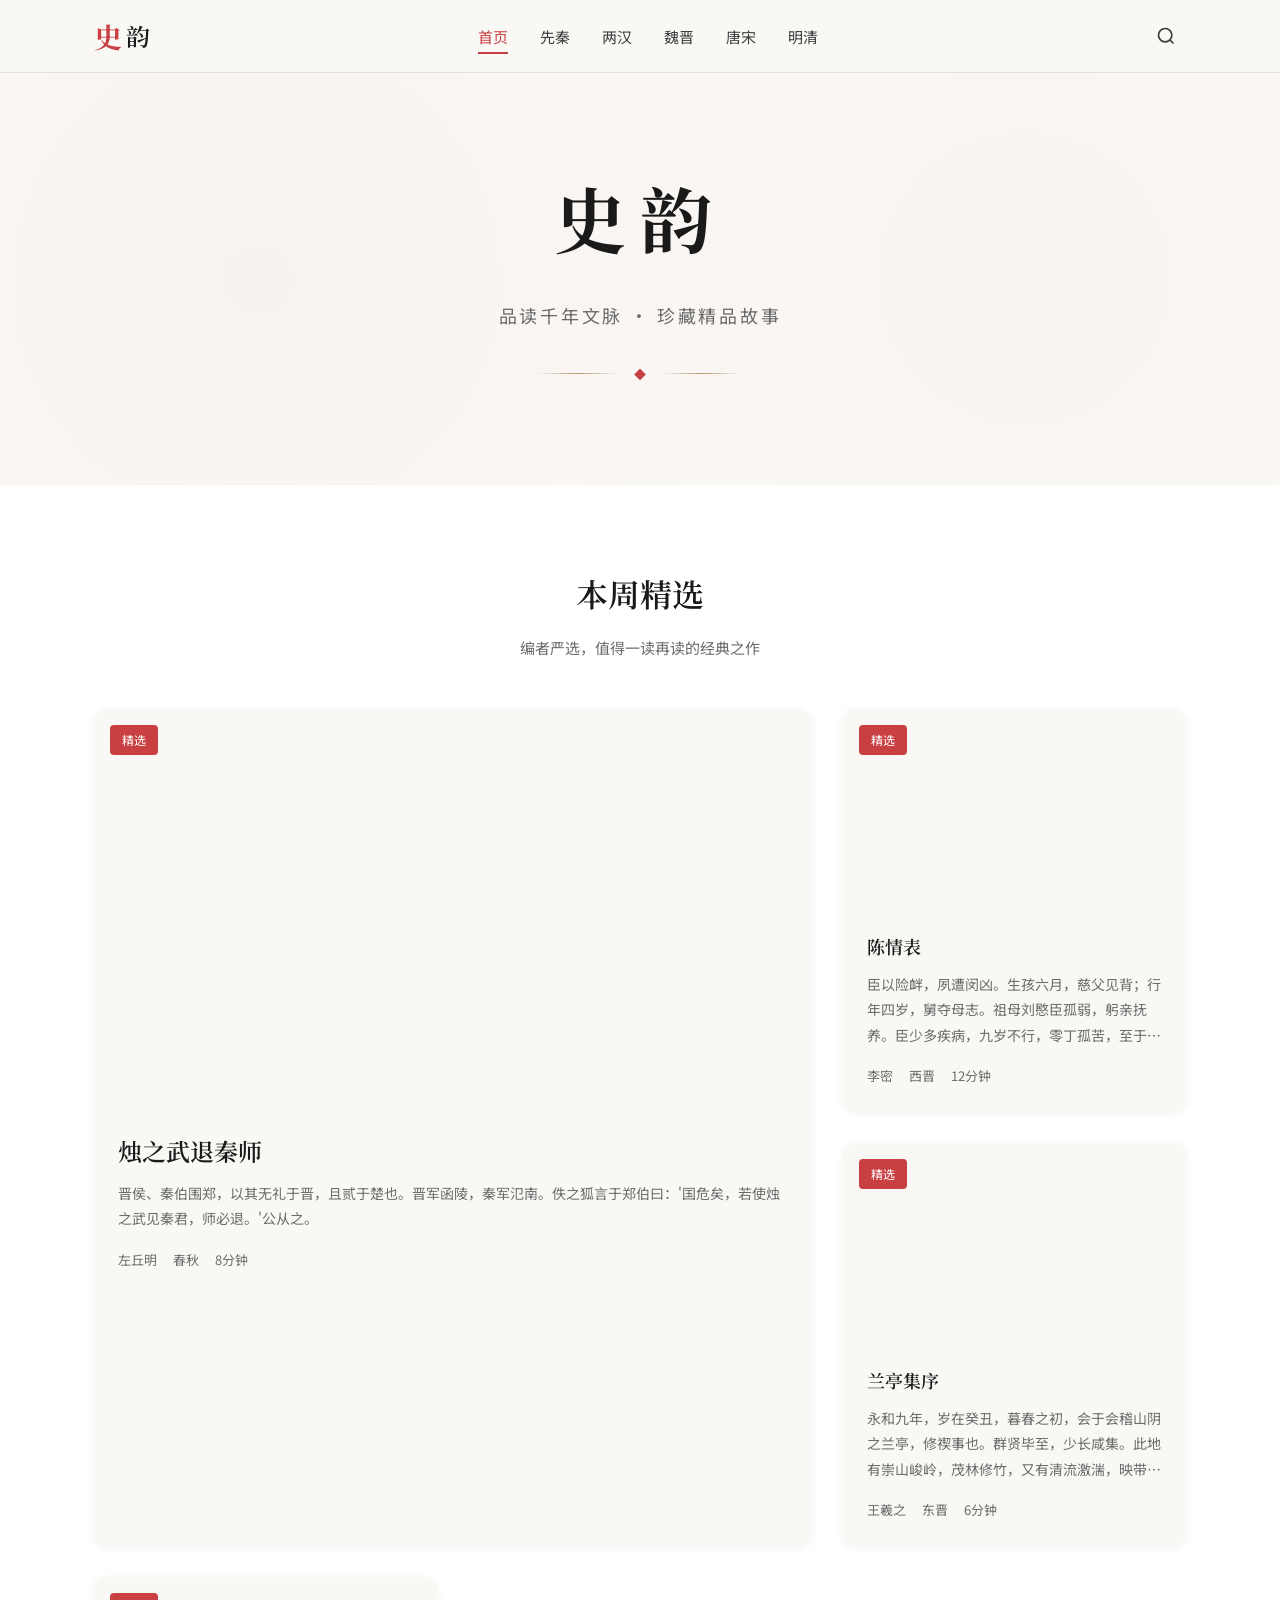
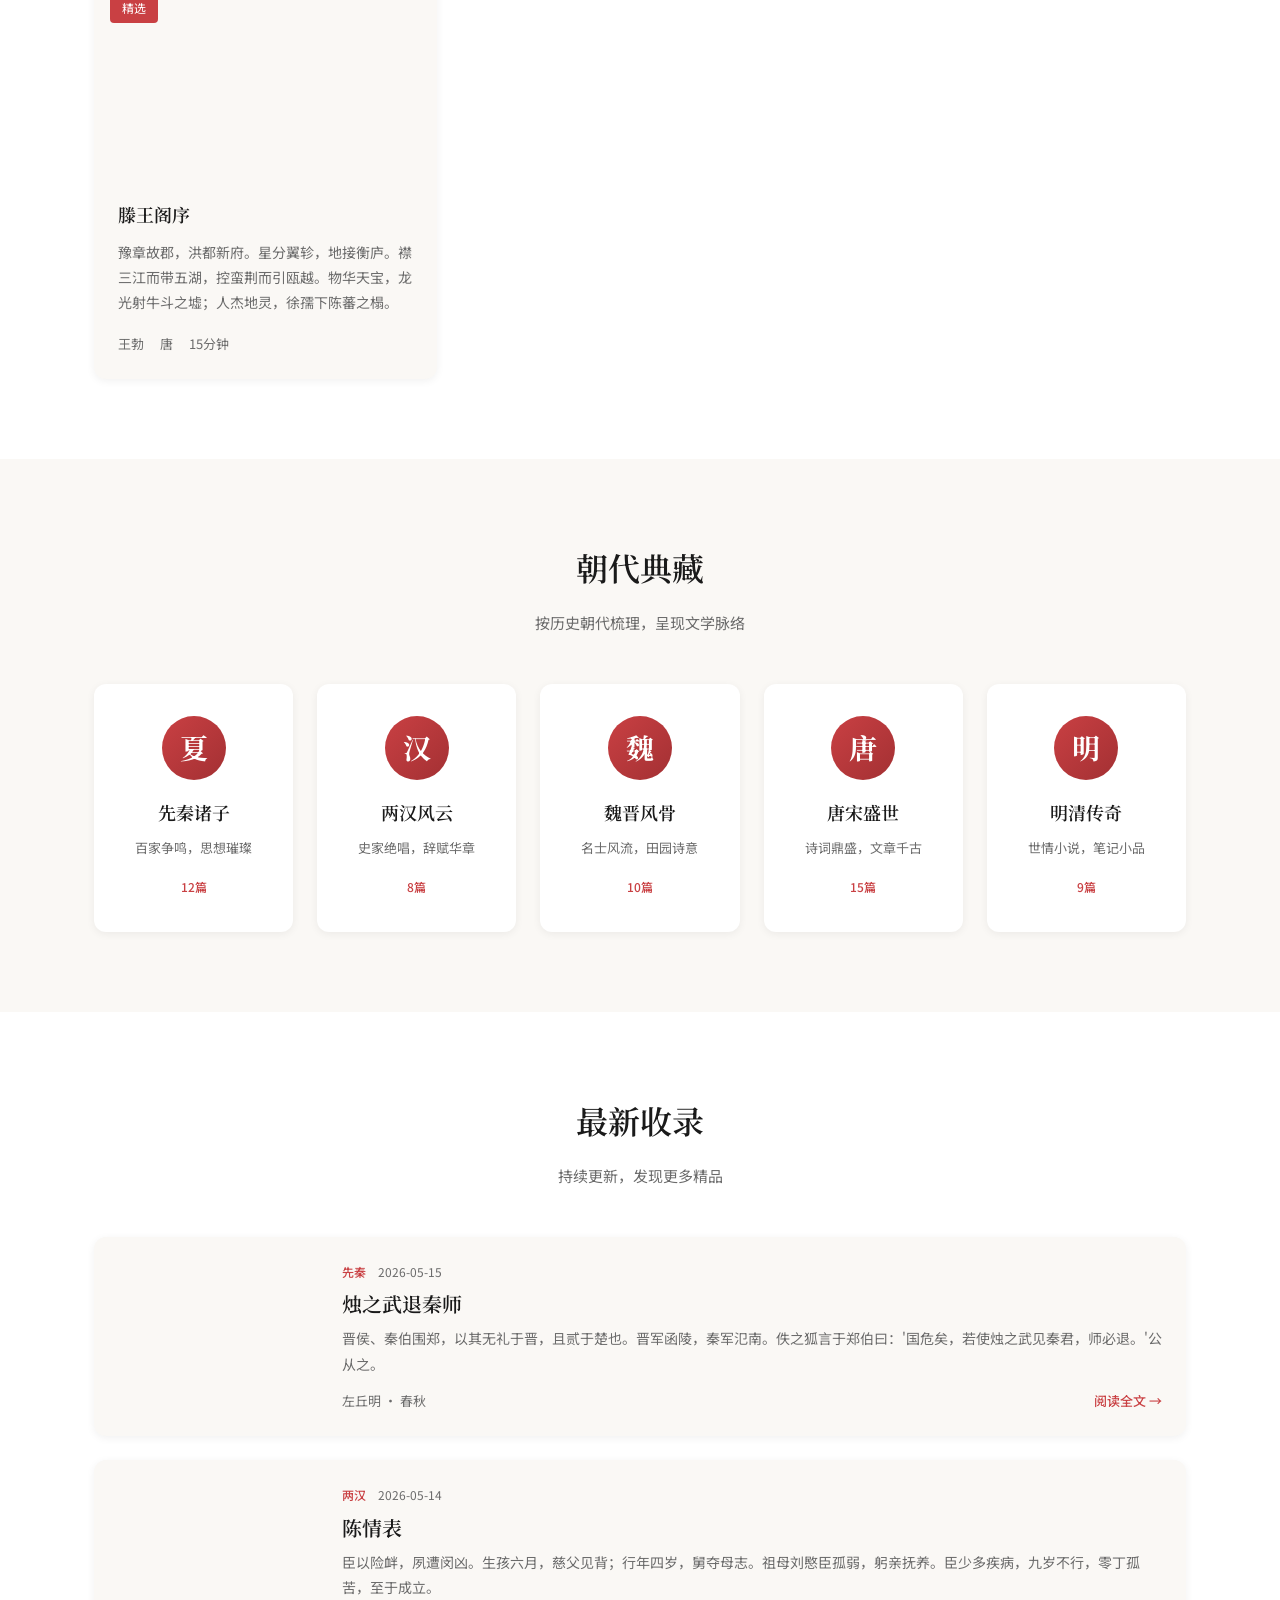
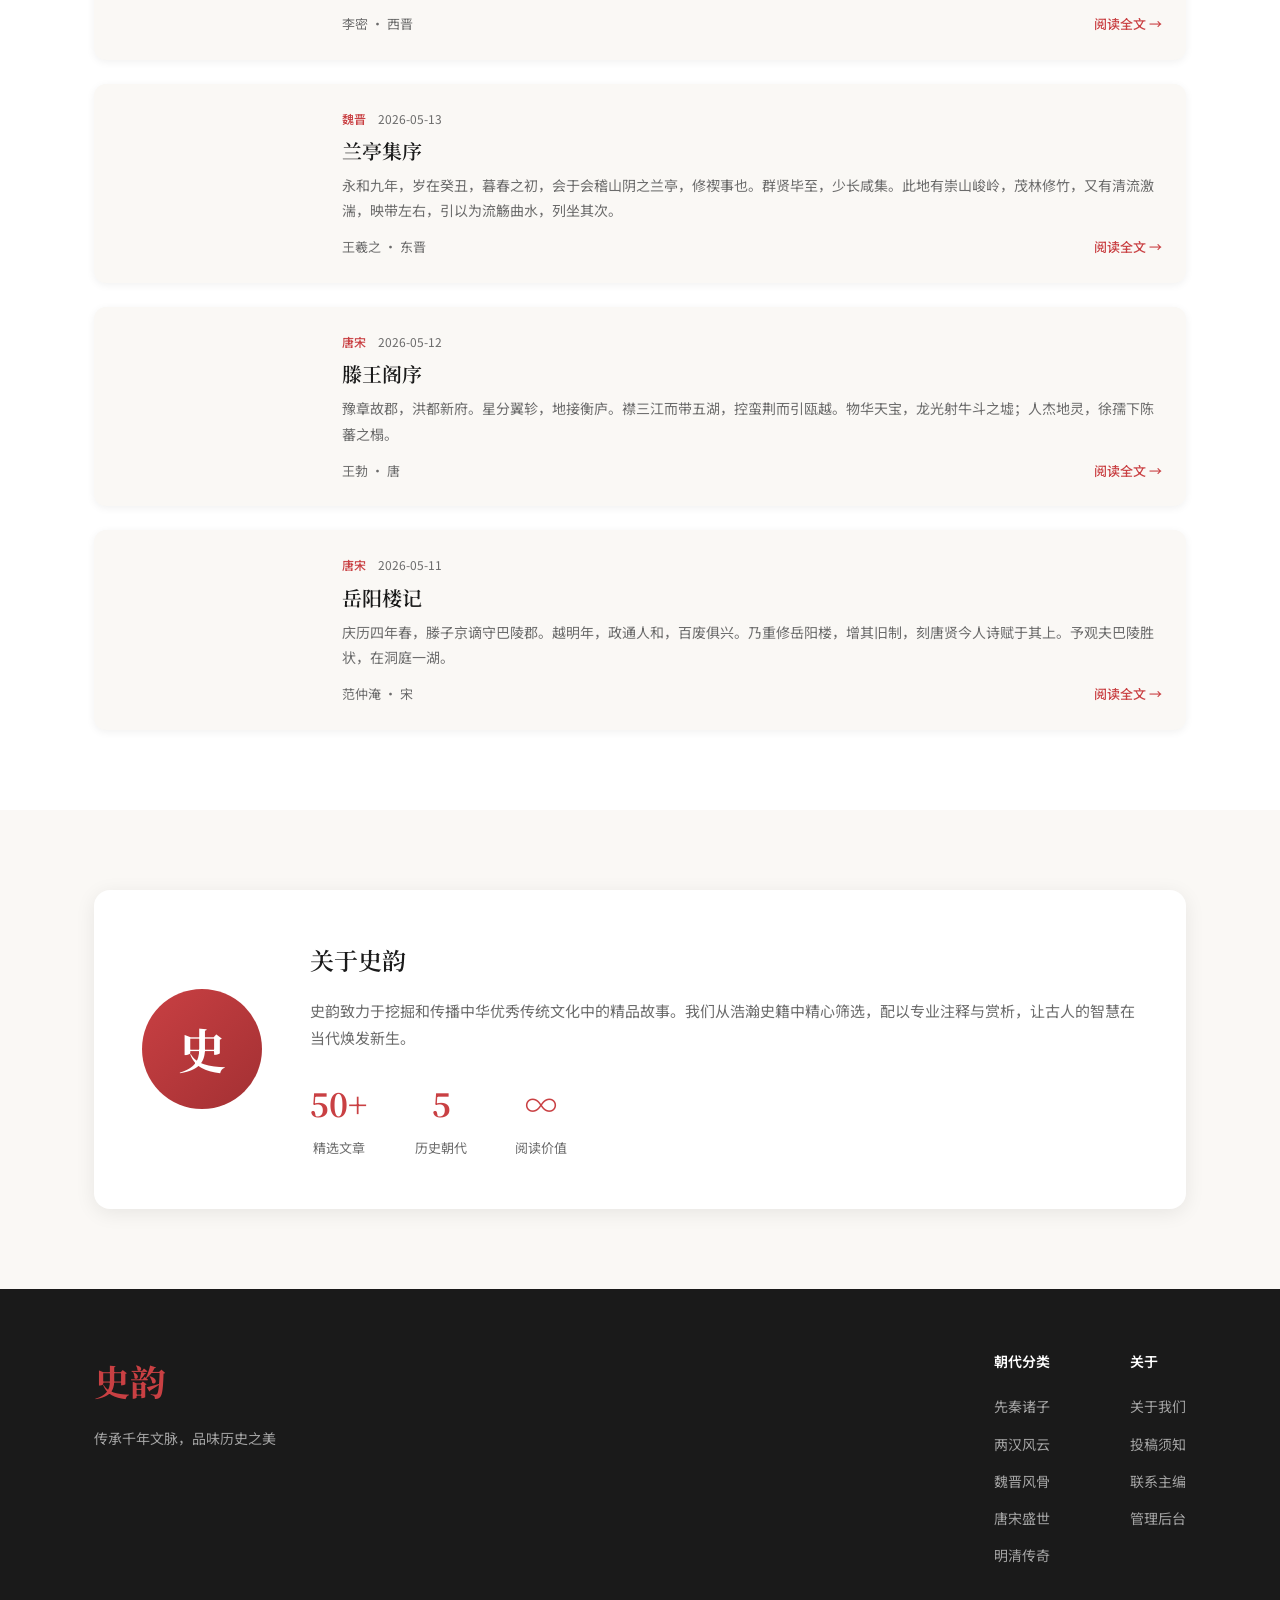
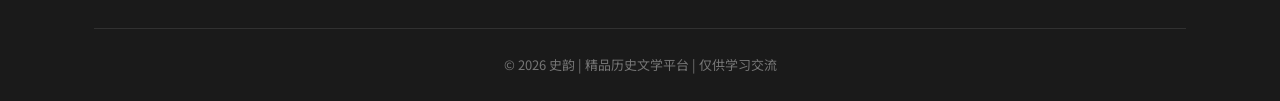
==== index.html @ f6faa2a6 "初始提交 - 史韵精品历史文学平台" ====
<!DOCTYPE html>
<html lang="zh-CN">
<head>
    <meta charset="UTF-8">
    <meta name="viewport" content="width=device-width, initial-scale=1.0">
    <meta name="description" content="史韵 - 精品历史文学平台，精选史记、名著名篇、历史典故，传承千年文脉，品味历史之美">
    <meta name="keywords" content="历史文学,古文,史记,资治通鉴,古文观止,文言文,中华文化">
    <meta name="author" content="史韵">
    <meta name="robots" content="index, follow">
    
    <!-- Open Graph -->
    <meta property="og:title" content="史韵 | 精品历史文学">
    <meta property="og:description" content="品读千年文脉，珍藏精品故事">
    <meta property="og:type" content="website">
    <meta property="og:locale" content="zh_CN">
    
    <!-- 结构化数据 -->
    <script type="application/ld+json">
    {
        "@context": "https://schema.org",
        "@type": "WebSite",
        "name": "史韵",
        "description": "精品历史文学平台",
        "url": "https://shiyun.example.com"
    }
    </script>
    
    <title>史韵 | 精品历史文学</title>
    <link rel="preconnect" href="https://fonts.googleapis.com">
    <link rel="preconnect" href="https://fonts.gstatic.com" crossorigin>
    <link href="https://fonts.googleapis.com/css2?family=Noto+Serif+SC:wght@400;600;700&family=Noto+Sans+SC:wght@300;400;500&display=swap" rel="stylesheet">
    <link rel="stylesheet" href="css/style.css">
    <link rel="icon" href="data:image/svg+xml,<svg xmlns='http://www.w3.org/2000/svg' viewBox='0 0 100 100'><text y='.9em' font-size='90'>📜</text></svg>">
</head>
<body>
    <!-- 页面加载动画 -->
    <div class="page-loader" id="pageLoader">
        <div class="loader-content">
            <div class="loader-char">史</div>
            <div class="loader-text">正在加载...</div>
        </div>
    </div>

    <!-- 导航栏 -->
    <header class="header">
        <div class="container header-inner">
            <a href="index.html" class="logo" aria-label="史韵首页">
                <span class="logo-char">史</span>
                <span class="logo-text">韵</span>
            </a>
            <nav class="nav" role="navigation" aria-label="主导航">
                <a href="index.html" class="nav-link active">首页</a>
                <a href="category.html?id=先秦" class="nav-link">先秦</a>
                <a href="category.html?id=两汉" class="nav-link">两汉</a>
                <a href="category.html?id=魏晋" class="nav-link">魏晋</a>
                <a href="category.html?id=唐宋" class="nav-link">唐宋</a>
                <a href="category.html?id=明清" class="nav-link">明清</a>
            </nav>
            <div class="header-actions">
                <button class="search-btn" onclick="toggleSearch()" aria-label="搜索">
                    <svg width="20" height="20" viewBox="0 0 24 24" fill="none" stroke="currentColor" stroke-width="2">
                        <circle cx="11" cy="11" r="8"></circle>
                        <path d="M21 21l-4.35-4.35"></path>
                    </svg>
                </button>
                <button class="mobile-menu-btn" onclick="toggleMobileMenu()" aria-label="菜单" aria-expanded="false">
                    <span></span>
                    <span></span>
                    <span></span>
                </button>
            </div>
        </div>
        <!-- 移动端导航 -->
        <nav class="mobile-nav" id="mobileNav" aria-label="移动端导航">
            <a href="index.html" class="active">首页</a>
            <a href="category.html?id=先秦">先秦</a>
            <a href="category.html?id=两汉">两汉</a>
            <a href="category.html?id=魏晋">魏晋</a>
            <a href="category.html?id=唐宋">唐宋</a>
            <a href="category.html?id=明清">明清</a>
        </nav>
    </header>

    <!-- 搜索框 -->
    <div class="search-overlay" id="searchOverlay" role="dialog" aria-modal="true" aria-label="搜索">
        <div class="search-box">
            <input type="text" placeholder="搜索文章、作者、朝代..." id="searchInput" autocomplete="off">
            <button onclick="performSearch()">搜索</button>
        </div>
    </div>

    <!-- 横幅 -->
    <section class="hero">
        <div class="container">
            <div class="hero-content">
                <h1 class="hero-title">史韵</h1>
                <p class="hero-subtitle">品读千年文脉 · 珍藏精品故事</p>
                <div class="hero-decoration">
                    <span class="deco-line"></span>
                    <span class="deco-diamond">◆</span>
                    <span class="deco-line"></span>
                </div>
            </div>
        </div>
        <div class="hero-bg"></div>
    </section>

    <!-- 本周精选 -->
    <section class="section featured" id="featuredSection">
        <div class="container">
            <div class="section-header fade-in">
                <h2 class="section-title">本周精选</h2>
                <p class="section-desc">编者严选，值得一读再读的经典之作</p>
            </div>
            <div class="featured-grid" id="featuredGrid">
                <!-- 动态渲染 -->
            </div>
        </div>
    </section>

    <!-- 分类浏览 -->
    <section class="section categories" id="categoriesSection">
        <div class="container">
            <div class="section-header fade-in">
                <h2 class="section-title">朝代典藏</h2>
                <p class="section-desc">按历史朝代梳理，呈现文学脉络</p>
            </div>
            <div class="category-grid">
                <a href="category.html?id=先秦" class="category-card fade-in delay-1">
                    <div class="category-icon">夏</div>
                    <h3>先秦诸子</h3>
                    <p>百家争鸣，思想璀璨</p>
                    <span class="category-count">12篇</span>
                </a>
                <a href="category.html?id=两汉" class="category-card fade-in delay-2">
                    <div class="category-icon">汉</div>
                    <h3>两汉风云</h3>
                    <p>史家绝唱，辞赋华章</p>
                    <span class="category-count">8篇</span>
                </a>
                <a href="category.html?id=魏晋" class="category-card fade-in delay-3">
                    <div class="category-icon">魏</div>
                    <h3>魏晋风骨</h3>
                    <p>名士风流，田园诗意</p>
                    <span class="category-count">10篇</span>
                </a>
                <a href="category.html?id=唐宋" class="category-card fade-in delay-4">
                    <div class="category-icon">唐</div>
                    <h3>唐宋盛世</h3>
                    <p>诗词鼎盛，文章千古</p>
                    <span class="category-count">15篇</span>
                </a>
                <a href="category.html?id=明清" class="category-card fade-in delay-5">
                    <div class="category-icon">明</div>
                    <h3>明清传奇</h3>
                    <p>世情小说，笔记小品</p>
                    <span class="category-count">9篇</span>
                </a>
            </div>
        </div>
    </section>

    <!-- 最新文章 -->
    <section class="section latest" id="latestSection">
        <div class="container">
            <div class="section-header fade-in">
                <h2 class="section-title">最新收录</h2>
                <p class="section-desc">持续更新，发现更多精品</p>
            </div>
            <div class="article-list" id="articleList">
                <!-- 动态渲染 -->
            </div>
        </div>
    </section>

    <!-- 关于 -->
    <section class="section about" id="aboutSection">
        <div class="container">
            <div class="about-card fade-in">
                <div class="about-icon">史</div>
                <div class="about-content">
                    <h3>关于史韵</h3>
                    <p>史韵致力于挖掘和传播中华优秀传统文化中的精品故事。我们从浩瀚史籍中精心筛选，配以专业注释与赏析，让古人的智慧在当代焕发新生。</p>
                    <div class="about-stats">
                        <div class="stat">
                            <strong>50+</strong>
                            <span>精选文章</span>
                        </div>
                        <div class="stat">
                            <strong>5</strong>
                            <span>历史朝代</span>
                        </div>
                        <div class="stat">
                            <strong>∞</strong>
                            <span>阅读价值</span>
                        </div>
                    </div>
                </div>
            </div>
        </div>
    </section>

    <!-- 回到顶部 -->
    <button class="back-to-top" id="backToTop" onclick="scrollToTop()" aria-label="回到顶部">
        <svg width="20" height="20" viewBox="0 0 24 24" fill="none" stroke="currentColor" stroke-width="2">
            <path d="M18 15l-6-6-6 6"/>
        </svg>
    </button>

    <!-- 页脚 -->
    <footer class="footer">
        <div class="container">
            <div class="footer-content">
                <div class="footer-brand">
                    <span class="footer-logo">史韵</span>
                    <p>传承千年文脉，品味历史之美</p>
                </div>
                <div class="footer-links">
                    <div class="footer-col">
                        <h4>朝代分类</h4>
                        <a href="category.html?id=先秦">先秦诸子</a>
                        <a href="category.html?id=两汉">两汉风云</a>
                        <a href="category.html?id=魏晋">魏晋风骨</a>
                        <a href="category.html?id=唐宋">唐宋盛世</a>
                        <a href="category.html?id=明清">明清传奇</a>
                    </div>
                    <div class="footer-col">
                        <h4>关于</h4>
                        <a href="#about">关于我们</a>
                        <a href="#">投稿须知</a>
                        <a href="#">联系主编</a>
                        <a href="admin.html" target="_blank">管理后台</a>
                    </div>
                </div>
            </div>
            <div class="footer-bottom">
                <p>© 2026 史韵 | 精品历史文学平台 | 仅供学习交流</p>
            </div>
        </div>
    </footer>

    <script src="js/main.js"></script>
</body>
</html>
---- css/style.css ----
/* ============================================
   史韵 - 精品历史文学网站样式
   中式古典书房风格 v2.0
   ============================================ */

/* CSS 变量 */
:root {
    --color-ink: #1a1a1a;
    --color-ink-light: #3d3d3d;
    --color-paper: #faf8f5;
    --color-paper-dark: #f0ebe3;
    --color-vermilion: #c94043;
    --color-vermilion-dark: #a33033;
    --color-gold: #b8956c;
    --color-gray: #6b6b6b;
    --color-border: #e5e0d8;
    
    --font-serif: 'Noto Serif SC', 'Songti SC', 'SimSun', serif;
    --font-sans: 'Noto Sans SC', 'PingFang SC', 'Microsoft YaHei', sans-serif;
    
    --shadow-sm: 0 2px 8px rgba(0,0,0,0.06);
    --shadow-md: 0 4px 20px rgba(0,0,0,0.08);
    --shadow-lg: 0 8px 40px rgba(0,0,0,0.12);
    
    --transition: all 0.3s ease;
    --transition-slow: all 0.6s ease;
}

/* 重置 */
*, *::before, *::after {
    margin: 0;
    padding: 0;
    box-sizing: border-box;
}

html {
    scroll-behavior: smooth;
}

body {
    font-family: var(--font-sans);
    background-color: var(--color-paper);
    color: var(--color-ink);
    line-height: 1.8;
    min-height: 100vh;
}

a {
    text-decoration: none;
    color: inherit;
    transition: var(--transition);
}

ul, ol {
    list-style: none;
}

img {
    max-width: 100%;
    height: auto;
    display: block;
}

button {
    cursor: pointer;
    border: none;
    background: none;
    font-family: inherit;
}

/* 容器 */
.container {
    max-width: 1200px;
    margin: 0 auto;
    padding: 0 24px;
}

/* ============================================
   页面加载动画
   ============================================ */
.page-loader {
    position: fixed;
    top: 0;
    left: 0;
    right: 0;
    bottom: 0;
    background: var(--color-paper);
    z-index: 9999;
    display: flex;
    align-items: center;
    justify-content: center;
    transition: opacity 0.5s ease, visibility 0.5s ease;
}

.page-loader.hidden {
    opacity: 0;
    visibility: hidden;
}

.loader-content {
    text-align: center;
}

.loader-char {
    font-family: var(--font-serif);
    font-size: 64px;
    font-weight: 700;
    color: var(--color-vermilion);
    animation: pulse 1.5s ease-in-out infinite;
}

.loader-text {
    font-size: 14px;
    color: var(--color-gray);
    margin-top: 16px;
    letter-spacing: 0.2em;
}

@keyframes pulse {
    0%, 100% { opacity: 1; transform: scale(1); }
    50% { opacity: 0.6; transform: scale(0.98); }
}

/* ============================================
   滚动动画
   ============================================ */
.fade-in {
    opacity: 0;
    transform: translateY(30px);
    transition: opacity 0.8s ease, transform 0.8s ease;
}

.fade-in.visible {
    opacity: 1;
    transform: translateY(0);
}

.fade-in-left {
    opacity: 0;
    transform: translateX(-30px);
    transition: opacity 0.8s ease, transform 0.8s ease;
}

.fade-in-left.visible {
    opacity: 1;
    transform: translateX(0);
}

.fade-in-right {
    opacity: 0;
    transform: translateX(30px);
    transition: opacity 0.8s ease, transform 0.8s ease;
}

.fade-in-right.visible {
    opacity: 1;
    transform: translateX(0);
}

/* 交错动画延迟 */
.delay-1 { transition-delay: 0.1s; }
.delay-2 { transition-delay: 0.2s; }
.delay-3 { transition-delay: 0.3s; }
.delay-4 { transition-delay: 0.4s; }
.delay-5 { transition-delay: 0.5s; }

/* ============================================
   回到顶部按钮
   ============================================ */
.back-to-top {
    position: fixed;
    bottom: 32px;
    right: 32px;
    width: 48px;
    height: 48px;
    background: var(--color-vermilion);
    color: white;
    border-radius: 50%;
    display: flex;
    align-items: center;
    justify-content: center;
    box-shadow: var(--shadow-md);
    opacity: 0;
    visibility: hidden;
    transform: translateY(20px);
    transition: var(--transition);
    z-index: 90;
    cursor: pointer;
}

.back-to-top.visible {
    opacity: 1;
    visibility: visible;
    transform: translateY(0);
}

.back-to-top:hover {
    background: var(--color-vermilion-dark);
    transform: translateY(-4px);
}

/* ============================================
   阅读进度条
   ============================================ */
.reading-progress {
    position: fixed;
    top: 0;
    left: 0;
    height: 3px;
    background: linear-gradient(90deg, var(--color-vermilion), var(--color-gold));
    z-index: 200;
    transition: width 0.1s linear;
}

/* ============================================
   移动端菜单
   ============================================ */
.mobile-menu-btn {
    display: none;
    width: 40px;
    height: 40px;
    flex-direction: column;
    align-items: center;
    justify-content: center;
    gap: 5px;
    cursor: pointer;
}

.mobile-menu-btn span {
    display: block;
    width: 24px;
    height: 2px;
    background: var(--color-ink);
    transition: var(--transition);
}

.mobile-menu-btn.active span:nth-child(1) {
    transform: rotate(45deg) translate(5px, 5px);
}

.mobile-menu-btn.active span:nth-child(2) {
    opacity: 0;
}

.mobile-menu-btn.active span:nth-child(3) {
    transform: rotate(-45deg) translate(5px, -5px);
}

.mobile-nav {
    display: none;
    position: fixed;
    top: 72px;
    left: 0;
    right: 0;
    background: white;
    padding: 24px;
    box-shadow: var(--shadow-md);
    z-index: 99;
}

.mobile-nav.active {
    display: block;
}

.mobile-nav a {
    display: block;
    padding: 12px 0;
    font-size: 16px;
    color: var(--color-ink-light);
    border-bottom: 1px solid var(--color-border);
}

.mobile-nav a:last-child {
    border-bottom: none;
}

.mobile-nav a.active {
    color: var(--color-vermilion);
}

/* ============================================
   头部导航
   ============================================ */
.header {
    position: sticky;
    top: 0;
    z-index: 100;
    background: rgba(250, 248, 245, 0.95);
    backdrop-filter: blur(10px);
    border-bottom: 1px solid var(--color-border);
}

.header-inner {
    display: flex;
    align-items: center;
    justify-content: space-between;
    height: 72px;
}

.logo {
    display: flex;
    align-items: center;
    gap: 4px;
}

.logo-char {
    font-family: var(--font-serif);
    font-size: 28px;
    font-weight: 700;
    color: var(--color-vermilion);
}

.logo-text {
    font-family: var(--font-serif);
    font-size: 24px;
    font-weight: 600;
    color: var(--color-ink);
}

.nav {
    display: flex;
    gap: 32px;
}

.nav-link {
    font-size: 15px;
    color: var(--color-ink-light);
    position: relative;
    padding: 4px 0;
}

.nav-link::after {
    content: '';
    position: absolute;
    bottom: 0;
    left: 0;
    width: 0;
    height: 2px;
    background: var(--color-vermilion);
    transition: var(--transition);
}

.nav-link:hover::after,
.nav-link.active::after {
    width: 100%;
}

.nav-link:hover,
.nav-link.active {
    color: var(--color-vermilion);
}

.header-actions {
    display: flex;
    align-items: center;
    gap: 16px;
}

.search-btn {
    width: 40px;
    height: 40px;
    display: flex;
    align-items: center;
    justify-content: center;
    color: var(--color-ink-light);
    border-radius: 50%;
    transition: var(--transition);
}

.search-btn:hover {
    background: var(--color-paper-dark);
    color: var(--color-vermilion);
}

/* 搜索框 */
.search-overlay {
    position: fixed;
    top: 0;
    left: 0;
    right: 0;
    bottom: 0;
    background: rgba(0,0,0,0.6);
    z-index: 200;
    display: none;
    align-items: flex-start;
    justify-content: center;
    padding-top: 15vh;
}

.search-overlay.active {
    display: flex;
}

.search-box {
    background: var(--color-paper);
    padding: 24px;
    border-radius: 12px;
    width: 90%;
    max-width: 600px;
    display: flex;
    gap: 12px;
    box-shadow: var(--shadow-lg);
}

.search-box input {
    flex: 1;
    padding: 12px 20px;
    font-size: 16px;
    border: 2px solid var(--color-border);
    border-radius: 8px;
    outline: none;
    font-family: var(--font-sans);
}

.search-box input:focus {
    border-color: var(--color-vermilion);
}

.search-box button {
    padding: 12px 24px;
    background: var(--color-vermilion);
    color: white;
    border-radius: 8px;
    font-size: 15px;
    font-weight: 500;
    transition: var(--transition);
}

.search-box button:hover {
    background: var(--color-vermilion-dark);
}

/* ============================================
   英雄区
   ============================================ */
.hero {
    position: relative;
    padding: 80px 0 100px;
    text-align: center;
    overflow: hidden;
}

.hero-bg {
    position: absolute;
    top: 0;
    left: 0;
    right: 0;
    bottom: 0;
    background: 
        radial-gradient(circle at 20% 50%, rgba(201, 64, 67, 0.03) 0%, transparent 50%),
        radial-gradient(circle at 80% 50%, rgba(184, 149, 108, 0.03) 0%, transparent 50%);
    pointer-events: none;
}

.hero-content {
    position: relative;
    z-index: 1;
}

.hero-title {
    font-family: var(--font-serif);
    font-size: 72px;
    font-weight: 700;
    color: var(--color-ink);
    letter-spacing: 0.2em;
    margin-bottom: 16px;
}

.hero-subtitle {
    font-size: 18px;
    color: var(--color-gray);
    letter-spacing: 0.15em;
    margin-bottom: 32px;
}

.hero-decoration {
    display: flex;
    align-items: center;
    justify-content: center;
    gap: 16px;
}

.deco-line {
    width: 80px;
    height: 1px;
    background: linear-gradient(90deg, transparent, var(--color-gold), transparent);
}

.deco-diamond {
    color: var(--color-vermilion);
    font-size: 12px;
}

/* ============================================
   通用区块
   ============================================ */
.section {
    padding: 80px 0;
}

.section-header {
    text-align: center;
    margin-bottom: 48px;
}

.section-title {
    font-family: var(--font-serif);
    font-size: 32px;
    font-weight: 600;
    color: var(--color-ink);
    margin-bottom: 12px;
}

.section-desc {
    font-size: 15px;
    color: var(--color-gray);
}

/* ============================================
   精选文章
   ============================================ */
.featured {
    background: white;
}

.featured-grid {
    display: grid;
    grid-template-columns: repeat(3, 1fr);
    gap: 32px;
}

.featured-card {
    background: var(--color-paper);
    border-radius: 12px;
    overflow: hidden;
    box-shadow: var(--shadow-sm);
    transition: var(--transition);
    cursor: pointer;
}

.featured-card:hover {
    transform: translateY(-4px);
    box-shadow: var(--shadow-md);
}

.featured-card.featured-main {
    grid-column: span 2;
    grid-row: span 2;
}

.featured-card.featured-main .featured-img {
    height: 400px;
}

.featured-card.featured-main .featured-title {
    font-size: 24px;
}

.featured-img {
    height: 200px;
    background-size: cover;
    background-position: center;
    position: relative;
}

.featured-tag {
    position: absolute;
    top: 16px;
    left: 16px;
    padding: 4px 12px;
    background: var(--color-vermilion);
    color: white;
    font-size: 12px;
    border-radius: 4px;
}

.featured-content {
    padding: 24px;
}

.featured-title {
    font-family: var(--font-serif);
    font-size: 18px;
    font-weight: 600;
    color: var(--color-ink);
    margin-bottom: 12px;
    line-height: 1.5;
}

.featured-excerpt {
    font-size: 14px;
    color: var(--color-gray);
    line-height: 1.8;
    margin-bottom: 16px;
    display: -webkit-box;
    -webkit-line-clamp: 3;
    -webkit-box-orient: vertical;
    overflow: hidden;
}

.featured-meta {
    display: flex;
    align-items: center;
    gap: 16px;
    font-size: 13px;
    color: var(--color-gray);
}

.featured-meta span {
    display: flex;
    align-items: center;
    gap: 4px;
}

/* ============================================
   分类卡片
   ============================================ */
.categories {
    background: var(--color-paper);
}

.category-grid {
    display: grid;
    grid-template-columns: repeat(5, 1fr);
    gap: 24px;
}

.category-card {
    background: white;
    padding: 32px 24px;
    border-radius: 12px;
    text-align: center;
    box-shadow: var(--shadow-sm);
    transition: var(--transition);
    position: relative;
    overflow: hidden;
}

.category-card::before {
    content: '';
    position: absolute;
    top: 0;
    left: 0;
    right: 0;
    height: 4px;
    background: var(--color-vermilion);
    transform: scaleX(0);
    transition: var(--transition);
}

.category-card:hover {
    transform: translateY(-4px);
    box-shadow: var(--shadow-md);
}

.category-card:hover::before {
    transform: scaleX(1);
}

.category-icon {
    width: 64px;
    height: 64px;
    margin: 0 auto 16px;
    background: linear-gradient(135deg, var(--color-vermilion), var(--color-vermilion-dark));
    color: white;
    font-family: var(--font-serif);
    font-size: 28px;
    font-weight: 700;
    display: flex;
    align-items: center;
    justify-content: center;
    border-radius: 50%;
}

.category-card h3 {
    font-family: var(--font-serif);
    font-size: 18px;
    font-weight: 600;
    margin-bottom: 8px;
}

.category-card p {
    font-size: 13px;
    color: var(--color-gray);
    margin-bottom: 12px;
}

.category-count {
    font-size: 12px;
    color: var(--color-vermilion);
    font-weight: 500;
}

/* ============================================
   最新文章列表
   ============================================ */
.latest {
    background: white;
}

.article-list {
    display: flex;
    flex-direction: column;
    gap: 24px;
}

.article-item {
    display: flex;
    gap: 24px;
    padding: 24px;
    background: var(--color-paper);
    border-radius: 12px;
    box-shadow: var(--shadow-sm);
    transition: var(--transition);
    cursor: pointer;
}

.article-item:hover {
    box-shadow: var(--shadow-md);
}

.article-thumb {
    width: 200px;
    height: 140px;
    border-radius: 8px;
    background-size: cover;
    background-position: center;
    flex-shrink: 0;
}

.article-body {
    flex: 1;
    display: flex;
    flex-direction: column;
}

.article-header {
    display: flex;
    align-items: center;
    gap: 12px;
    margin-bottom: 8px;
}

.article-category {
    font-size: 12px;
    color: var(--color-vermilion);
    font-weight: 500;
}

.article-date {
    font-size: 12px;
    color: var(--color-gray);
}

.article-title {
    font-family: var(--font-serif);
    font-size: 20px;
    font-weight: 600;
    color: var(--color-ink);
    margin-bottom: 8px;
    line-height: 1.4;
}

.article-excerpt {
    font-size: 14px;
    color: var(--color-gray);
    line-height: 1.8;
    flex: 1;
    display: -webkit-box;
    -webkit-line-clamp: 2;
    -webkit-box-orient: vertical;
    overflow: hidden;
}

.article-footer {
    display: flex;
    align-items: center;
    justify-content: space-between;
    margin-top: 12px;
}

.article-author {
    font-size: 13px;
    color: var(--color-gray);
}

.article-read {
    font-size: 13px;
    color: var(--color-vermilion);
    font-weight: 500;
}

/* ============================================
   关于卡片
   ============================================ */
.about {
    background: var(--color-paper);
}

.about-card {
    display: flex;
    align-items: center;
    gap: 48px;
    background: white;
    padding: 48px;
    border-radius: 16px;
    box-shadow: var(--shadow-md);
}

.about-icon {
    width: 120px;
    height: 120px;
    background: linear-gradient(135deg, var(--color-vermilion), var(--color-vermilion-dark));
    color: white;
    font-family: var(--font-serif);
    font-size: 48px;
    font-weight: 700;
    display: flex;
    align-items: center;
    justify-content: center;
    border-radius: 50%;
    flex-shrink: 0;
}

.about-content {
    flex: 1;
}

.about-content h3 {
    font-family: var(--font-serif);
    font-size: 24px;
    font-weight: 600;
    margin-bottom: 16px;
}

.about-content p {
    font-size: 15px;
    color: var(--color-gray);
    line-height: 1.8;
    margin-bottom: 24px;
}

.about-stats {
    display: flex;
    gap: 48px;
}

.stat {
    text-align: center;
}

.stat strong {
    font-family: var(--font-serif);
    font-size: 32px;
    font-weight: 700;
    color: var(--color-vermilion);
    display: block;
}

.stat span {
    font-size: 13px;
    color: var(--color-gray);
}

/* ============================================
   页脚
   ============================================ */
.footer {
    background: var(--color-ink);
    color: white;
    padding: 60px 0 0;
}

.footer-content {
    display: flex;
    justify-content: space-between;
    padding-bottom: 48px;
    border-bottom: 1px solid rgba(255,255,255,0.1);
}

.footer-brand {
    max-width: 300px;
}

.footer-logo {
    font-family: var(--font-serif);
    font-size: 36px;
    font-weight: 700;
    color: var(--color-vermilion);
}

.footer-brand p {
    margin-top: 12px;
    font-size: 14px;
    color: rgba(255,255,255,0.6);
}

.footer-links {
    display: flex;
    gap: 80px;
}

.footer-col h4 {
    font-size: 14px;
    font-weight: 600;
    margin-bottom: 20px;
    color: white;
}

.footer-col a {
    display: block;
    font-size: 14px;
    color: rgba(255,255,255,0.6);
    margin-bottom: 12px;
}

.footer-col a:hover {
    color: var(--color-vermilion);
}

.footer-bottom {
    padding: 24px 0;
    text-align: center;
    font-size: 13px;
    color: rgba(255,255,255,0.4);
}

/* ============================================
   文章详情页
   ============================================ */
.article-detail {
    max-width: 800px;
    margin: 0 auto;
    padding: 60px 24px 100px;
}

.article-back {
    display: inline-flex;
    align-items: center;
    gap: 8px;
    font-size: 14px;
    color: var(--color-gray);
    margin-bottom: 32px;
}

.article-back:hover {
    color: var(--color-vermilion);
}

.article-hero {
    text-align: center;
    margin-bottom: 48px;
}

.article-category-tag {
    display: inline-block;
    padding: 4px 16px;
    background: var(--color-vermilion);
    color: white;
    font-size: 12px;
    border-radius: 4px;
    margin-bottom: 16px;
}

.article-hero-title {
    font-family: var(--font-serif);
    font-size: 36px;
    font-weight: 700;
    line-height: 1.4;
    color: var(--color-ink);
    margin-bottom: 24px;
}

.article-hero-meta {
    display: flex;
    align-items: center;
    justify-content: center;
    gap: 24px;
    font-size: 14px;
    color: var(--color-gray);
}

.article-cover {
    width: 100%;
    height: 400px;
    border-radius: 12px;
    background-size: cover;
    background-position: center;
    margin-bottom: 48px;
}

.article-body-content {
    font-family: var(--font-serif);
    font-size: 18px;
    line-height: 2;
    color: var(--color-ink-light);
}

.article-body-content p {
    margin-bottom: 24px;
    text-indent: 2em;
}

.article-body-content h2 {
    font-size: 22px;
    font-weight: 600;
    color: var(--color-ink);
    margin: 40px 0 20px;
}

.article-body-content blockquote {
    margin: 32px 0;
    padding: 24px 32px;
    background: var(--color-paper);
    border-left: 4px solid var(--color-vermilion);
    border-radius: 0 8px 8px 0;
    font-style: italic;
}

.article-end {
    text-align: center;
    margin-top: 60px;
    padding-top: 40px;
    border-top: 1px solid var(--color-border);
}

.article-end-decoration {
    font-size: 24px;
    color: var(--color-gold);
    letter-spacing: 0.5em;
}

/* ============================================
   分类页
   ============================================ */
.category-header {
    text-align: center;
    padding: 60px 0 40px;
    background: white;
    border-bottom: 1px solid var(--color-border);
}

.category-header h1 {
    font-family: var(--font-serif);
    font-size: 42px;
    font-weight: 700;
    margin-bottom: 12px;
}

.category-header p {
    font-size: 16px;
    color: var(--color-gray);
}

/* ============================================
   响应式断点说明
   ============================================
   - 1400px+: 超大型屏幕（巨屏）
   - 1200px-1399px: 大型屏幕（桌面）
   - 992px-1199px: 中型屏幕（笔记本）
   - 768px-991px: 小型屏幕（平板）
   - 576px-767px: 超小型屏幕（大手机）
   - 320px-575px: 迷你屏幕（小手机）
   ============================================ */

/* 超大型屏幕 */
@media (min-width: 1400px) {
    .container {
        max-width: 1320px;
    }
    
    .hero-title {
        font-size: 80px;
    }
    
    .section-title {
        font-size: 36px;
    }
}

/* 大型屏幕 */
@media (max-width: 1399px) {
    .container {
        max-width: 1140px;
    }
}

/* 中型屏幕 */
@media (max-width: 1199px) {
    .container {
        max-width: 960px;
        padding: 0 20px;
    }
    
    .featured-grid {
        grid-template-columns: repeat(2, 1fr);
        gap: 24px;
    }
    
    .featured-card.featured-main {
        grid-column: span 2;
        grid-row: span 1;
    }
    
    .featured-card.featured-main .featured-img {
        height: 320px;
    }
    
    .category-grid {
        grid-template-columns: repeat(3, 1fr);
        gap: 20px;
    }
    
    .about-card {
        padding: 40px;
        gap: 40px;
    }
    
    .footer-links {
        gap: 60px;
    }
}

/* 平板横屏 */
@media (max-width: 1024px) {
    .hero {
        padding: 60px 0 80px;
    }
    
    .hero-title {
        font-size: 56px;
        letter-spacing: 0.15em;
    }
    
    .hero-subtitle {
        font-size: 16px;
    }
    
    .section {
        padding: 60px 0;
    }
    
    .article-detail {
        padding: 40px 20px 80px;
    }
    
    .article-hero-title {
        font-size: 32px;
    }
    
    .article-cover {
        height: 340px;
    }
    
    .article-body-content {
        font-size: 17px;
    }
    
    .header-inner {
        height: 64px;
    }
    
    .logo-char {
        font-size: 24px;
    }
    
    .logo-text {
        font-size: 20px;
    }
    
    .mobile-menu-btn {
        display: flex;
    }
    
    .nav {
        display: none;
    }
}

/* 平板竖屏 / 大手机 */
@media (max-width: 991px) {
    .container {
        max-width: 720px;
    }
    
    .hero-title {
        font-size: 48px;
    }
    
    .featured-grid {
        grid-template-columns: 1fr;
        gap: 20px;
    }
    
    .featured-card.featured-main {
        grid-column: span 1;
    }
    
    .featured-card.featured-main .featured-img {
        height: 280px;
    }
    
    .category-grid {
        grid-template-columns: repeat(2, 1fr);
        gap: 16px;
    }
    
    .category-card {
        padding: 24px 16px;
    }
    
    .category-icon {
        width: 56px;
        height: 56px;
        font-size: 24px;
    }
    
    .article-item {
        padding: 20px;
        gap: 16px;
    }
    
    .article-thumb {
        width: 160px;
        height: 120px;
    }
    
    .article-title {
        font-size: 18px;
    }
    
    .about-card {
        flex-direction: column;
        text-align: center;
        padding: 32px 24px;
        gap: 32px;
    }
    
    .about-icon {
        width: 100px;
        height: 100px;
        font-size: 40px;
    }
    
    .about-content h3 {
        font-size: 22px;
    }
    
    .about-stats {
        gap: 32px;
    }
    
    .stat strong {
        font-size: 28px;
    }
    
    .footer-content {
        flex-direction: column;
        gap: 32px;
    }
    
    .footer-brand {
        max-width: 100%;
        text-align: center;
    }
    
    .footer-links {
        flex-wrap: wrap;
        gap: 40px;
        justify-content: center;
    }
    
    .footer-col {
        min-width: 140px;
        text-align: center;
    }
    
    .footer-col h4 {
        margin-bottom: 16px;
    }
    
    .footer-col a {
        margin-bottom: 10px;
    }
    
    .article-detail {
        padding: 32px 16px 64px;
    }
    
    .article-hero-title {
        font-size: 28px;
    }
    
    .article-cover {
        height: 280px;
        margin-bottom: 32px;
    }
    
    .article-hero-meta {
        gap: 16px;
        font-size: 13px;
    }
}

/* 大手机横屏 */
@media (max-width: 767px) {
    .container {
        max-width: 540px;
        padding: 0 16px;
    }
    
    .hero {
        padding: 40px 0 60px;
    }
    
    .hero-title {
        font-size: 40px;
        letter-spacing: 0.1em;
    }
    
    .hero-subtitle {
        font-size: 14px;
    }
    
    .deco-line {
        width: 60px;
    }
    
    .section {
        padding: 48px 0;
    }
    
    .section-header {
        margin-bottom: 32px;
    }
    
    .section-title {
        font-size: 26px;
    }
    
    .section-desc {
        font-size: 14px;
    }
    
    .featured-card.featured-main .featured-img {
        height: 240px;
    }
    
    .featured-content {
        padding: 16px;
    }
    
    .featured-title {
        font-size: 16px;
    }
    
    .featured-excerpt {
        font-size: 13px;
        -webkit-line-clamp: 2;
    }
    
    .featured-meta {
        font-size: 12px;
        gap: 12px;
    }
    
    .category-grid {
        grid-template-columns: repeat(2, 1fr);
        gap: 12px;
    }
    
    .category-card {
        padding: 20px 12px;
    }
    
    .category-icon {
        width: 48px;
        height: 48px;
        font-size: 20px;
        margin-bottom: 12px;
    }
    
    .category-card h3 {
        font-size: 15px;
    }
    
    .category-card p {
        font-size: 12px;
    }
    
    .category-count {
        font-size: 11px;
    }
    
    .article-item {
        flex-direction: column;
        padding: 16px;
        gap: 16px;
    }
    
    .article-thumb {
        width: 100%;
        height: 160px;
    }
    
    .article-title {
        font-size: 17px;
    }
    
    .article-excerpt {
        font-size: 13px;
    }
    
    .article-footer {
        margin-top: 8px;
    }
    
    .about-content p {
        font-size: 14px;
    }
    
    .footer {
        padding: 48px 0 0;
    }
    
    .footer-logo {
        font-size: 28px;
    }
    
    .footer-brand p {
        font-size: 13px;
    }
    
    .footer-bottom {
        padding: 20px 0;
        font-size: 12px;
    }
    
    .back-to-top {
        bottom: 16px;
        right: 16px;
        width: 44px;
        height: 44px;
    }
    
    .article-detail {
        padding: 24px 12px 60px;
    }
    
    .article-back {
        font-size: 13px;
        margin-bottom: 24px;
    }
    
    .article-hero-title {
        font-size: 24px;
    }
    
    .article-cover {
        height: 220px;
        border-radius: 8px;
        margin-bottom: 28px;
    }
    
    .article-body-content {
        font-size: 16px;
    }
    
    .article-body-content p {
        margin-bottom: 20px;
    }
    
    .article-body-content h2 {
        font-size: 20px;
        margin: 32px 0 16px;
    }
    
    .article-body-content blockquote {
        padding: 16px 20px;
        margin: 24px 0;
    }
    
    .article-end {
        margin-top: 40px;
        padding-top: 32px;
    }
    
    .search-overlay {
        padding-top: 10vh;
    }
    
    .search-box {
        padding: 16px;
        flex-direction: column;
    }
    
    .search-box input {
        padding: 10px 16px;
        font-size: 15px;
    }
    
    .search-box button {
        padding: 10px 20px;
    }
}

/* 大手机竖屏 */
@media (max-width: 575px) {
    .container {
        max-width: 100%;
        padding: 0 12px;
    }
    
    .hero {
        padding: 32px 0 48px;
    }
    
    .hero-title {
        font-size: 36px;
    }
    
    .hero-subtitle {
        font-size: 13px;
        margin-bottom: 24px;
    }
    
    .section {
        padding: 40px 0;
    }
    
    .section-title {
        font-size: 24px;
        margin-bottom: 8px;
    }
    
    .section-desc {
        font-size: 13px;
    }
    
    .category-grid {
        grid-template-columns: 1fr;
        gap: 12px;
    }
    
    .category-card {
        display: flex;
        align-items: center;
        text-align: left;
        padding: 16px;
        gap: 16px;
    }
    
    .category-icon {
        width: 48px;
        height: 48px;
        font-size: 20px;
        margin: 0;
        flex-shrink: 0;
    }
    
    .category-card h3 {
        font-size: 15px;
        margin-bottom: 4px;
    }
    
    .category-card p {
        margin-bottom: 4px;
    }
    
    .about-stats {
        flex-direction: column;
        gap: 20px;
    }
    
    .footer-links {
        flex-direction: column;
        gap: 28px;
    }
    
    .footer-col {
        text-align: left;
    }
    
    .article-detail {
        padding: 20px 8px 48px;
    }
    
    .article-hero-title {
        font-size: 22px;
    }
    
    .article-hero-meta {
        flex-wrap: wrap;
        gap: 12px;
    }
    
    .article-cover {
        height: 200px;
    }
    
    .article-body-content {
        font-size: 15px;
        line-height: 1.9;
    }
    
    .article-body-content p {
        margin-bottom: 16px;
        text-indent: 2em;
    }
    
    .article-body-content h2 {
        font-size: 18px;
        margin: 28px 0 14px;
    }
    
    .article-end-decoration {
        font-size: 20px;
    }
    
    .mobile-nav {
        top: 60px;
        padding: 16px;
    }
    
    .mobile-nav a {
        padding: 10px 0;
        font-size: 15px;
    }
    
    .header-inner {
        height: 60px;
    }
    
    .logo-char {
        font-size: 22px;
    }
    
    .logo-text {
        font-size: 18px;
    }
}

/* 迷你屏幕（小手机） */
@media (max-width: 375px) {
    .hero-title {
        font-size: 32px;
        letter-spacing: 0.05em;
    }
    
    .hero-subtitle {
        font-size: 12px;
    }
    
    .section-title {
        font-size: 22px;
    }
    
    .featured-card.featured-main .featured-img,
    .featured-img {
        height: 180px;
    }
    
    .featured-content {
        padding: 12px;
    }
    
    .featured-title {
        font-size: 15px;
        margin-bottom: 8px;
    }
    
    .featured-meta {
        flex-wrap: wrap;
        gap: 8px;
    }
    
    .article-thumb {
        height: 140px;
    }
    
    .article-title {
        font-size: 16px;
    }
    
    .article-body-content {
        font-size: 14px;
    }
    
    .article-hero-title {
        font-size: 20px;
    }
    
    .article-cover {
        height: 180px;
    }
    
    .about-icon {
        width: 80px;
        height: 80px;
        font-size: 32px;
    }
    
    .about-content h3 {
        font-size: 20px;
    }
    
    .stat strong {
        font-size: 24px;
    }
    
    .back-to-top {
        width: 40px;
        height: 40px;
        bottom: 12px;
        right: 12px;
    }
    
    .loader-char {
        font-size: 48px;
    }
    
    .loader-text {
        font-size: 12px;
    }
}

/* 极小屏幕（早期iPhone SE等） */
@media (max-width: 320px) {
    .hero-title {
        font-size: 28px;
    }
    
    .hero-decoration {
        gap: 12px;
    }
    
    .deco-line {
        width: 40px;
    }
    
    .featured-card.featured-main .featured-img,
    .featured-img {
        height: 160px;
    }
    
    .article-cover {
        height: 160px;
    }
    
    .about-icon {
        width: 70px;
        height: 70px;
        font-size: 28px;
    }
    
    .footer-logo {
        font-size: 24px;
    }
}

/* ============================================
   图片懒加载
   ============================================ */
.lazy-img {
    background: linear-gradient(90deg, var(--color-paper-dark) 25%, var(--color-paper) 50%, var(--color-paper-dark) 75%);
    background-size: 200% 100%;
    animation: shimmer 1.5s infinite;
}

.lazy-img.loaded {
    animation: none;
    background: none;
}

@keyframes shimmer {
    0% { background-position: 200% 0; }
    100% { background-position: -200% 0; }
}

/* ============================================
   书签功能
   ============================================ */
.bookmark-btn {
    position: relative;
    padding: 8px 16px;
    border: 1px solid var(--color-border);
    border-radius: 20px;
    font-size: 14px;
    color: var(--color-gray);
    transition: var(--transition);
    display: flex;
    align-items: center;
    gap: 6px;
}

.bookmark-btn:hover {
    border-color: var(--color-vermilion);
    color: var(--color-vermilion);
}

.bookmark-btn.active {
    background: var(--color-vermilion);
    border-color: var(--color-vermilion);
    color: white;
}

.bookmark-btn .count {
    background: rgba(255,255,255,0.2);
    padding: 2px 6px;
    border-radius: 10px;
    font-size: 12px;
}

/* ============================================
   深色模式支持
   ============================================ */
@media (prefers-color-scheme: dark) {
    :root {
        --color-ink: #f5f5f5;
        --color-ink-light: #d0d0d0;
        --color-paper: #1a1a1a;
        --color-paper-dark: #252525;
        --color-border: #3d3d3d;
        --color-gray: #999;
    }
    
    .header {
        background: rgba(26, 26, 26, 0.95);
    }
    
    .featured, .latest, .category-header, .about-card, .category-card {
        background: var(--color-paper-dark);
    }
    
    .footer {
        background: #0d0d0d;
    }
}
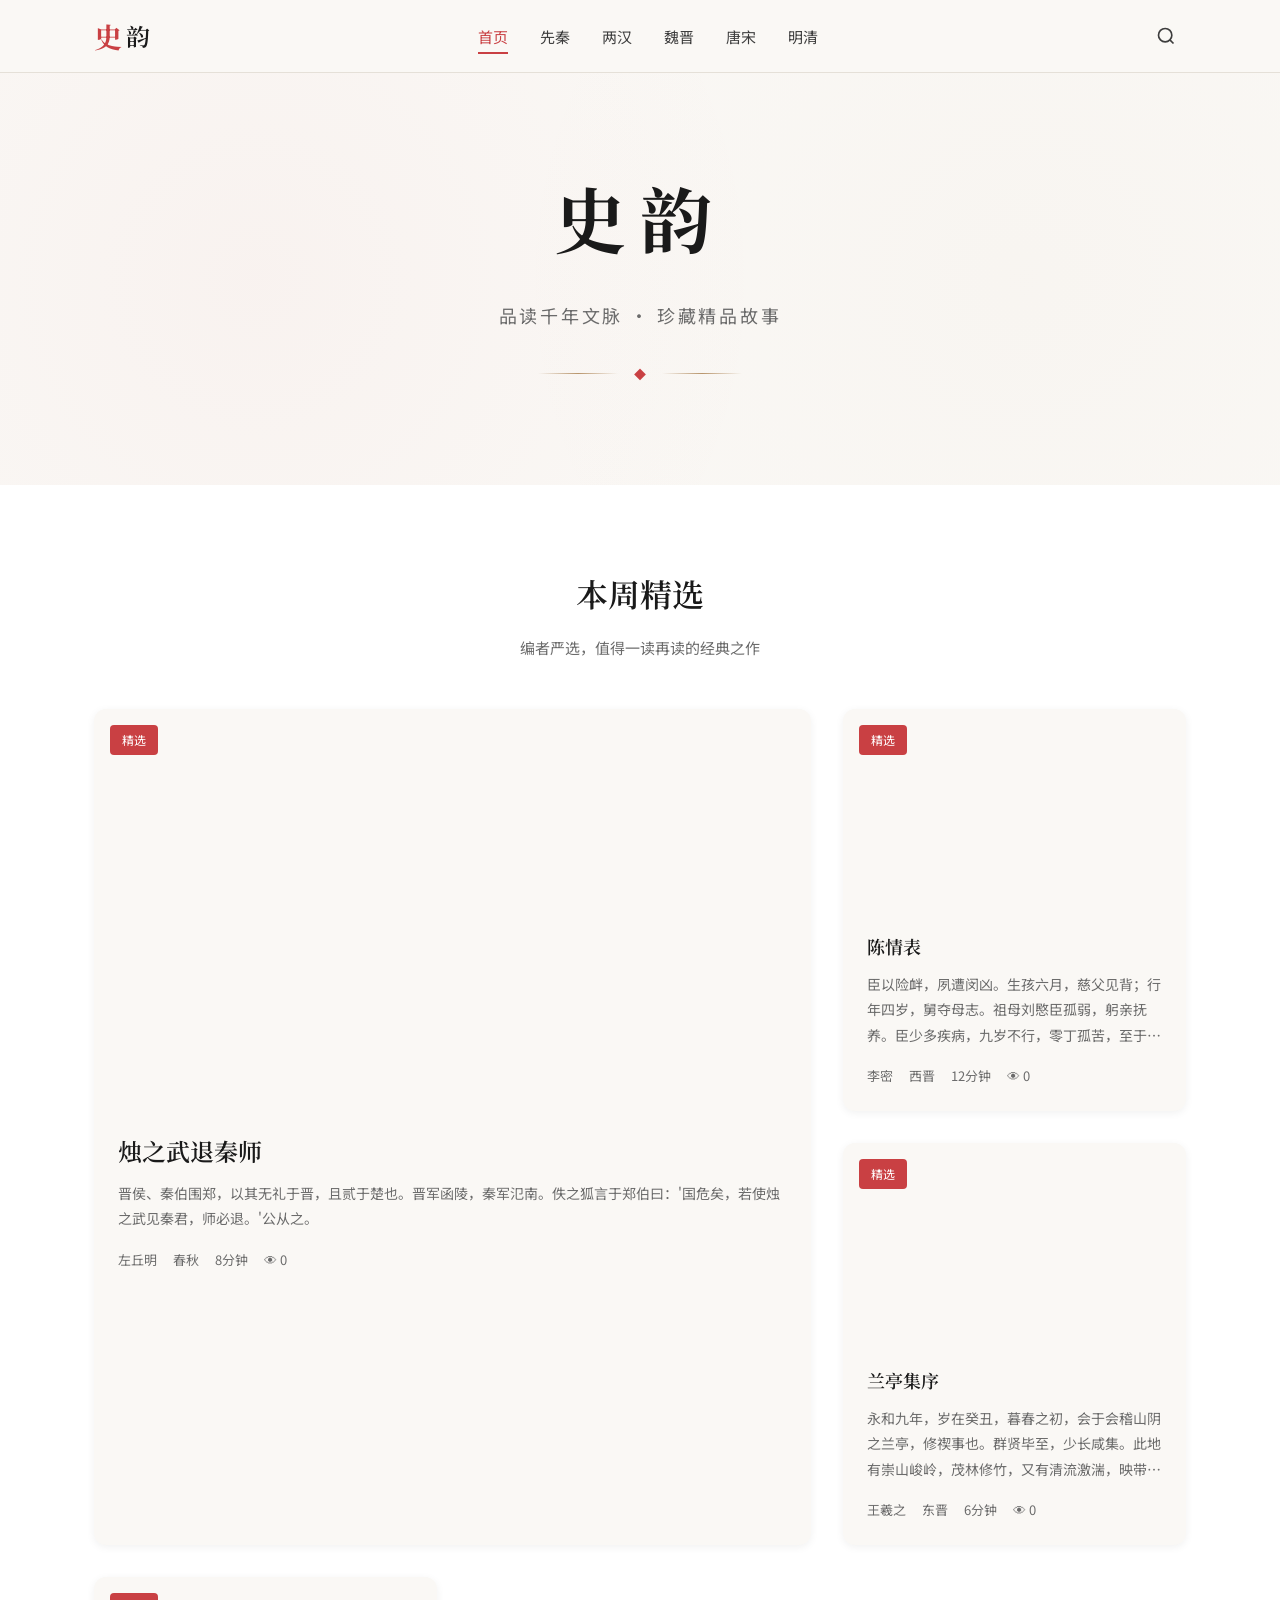
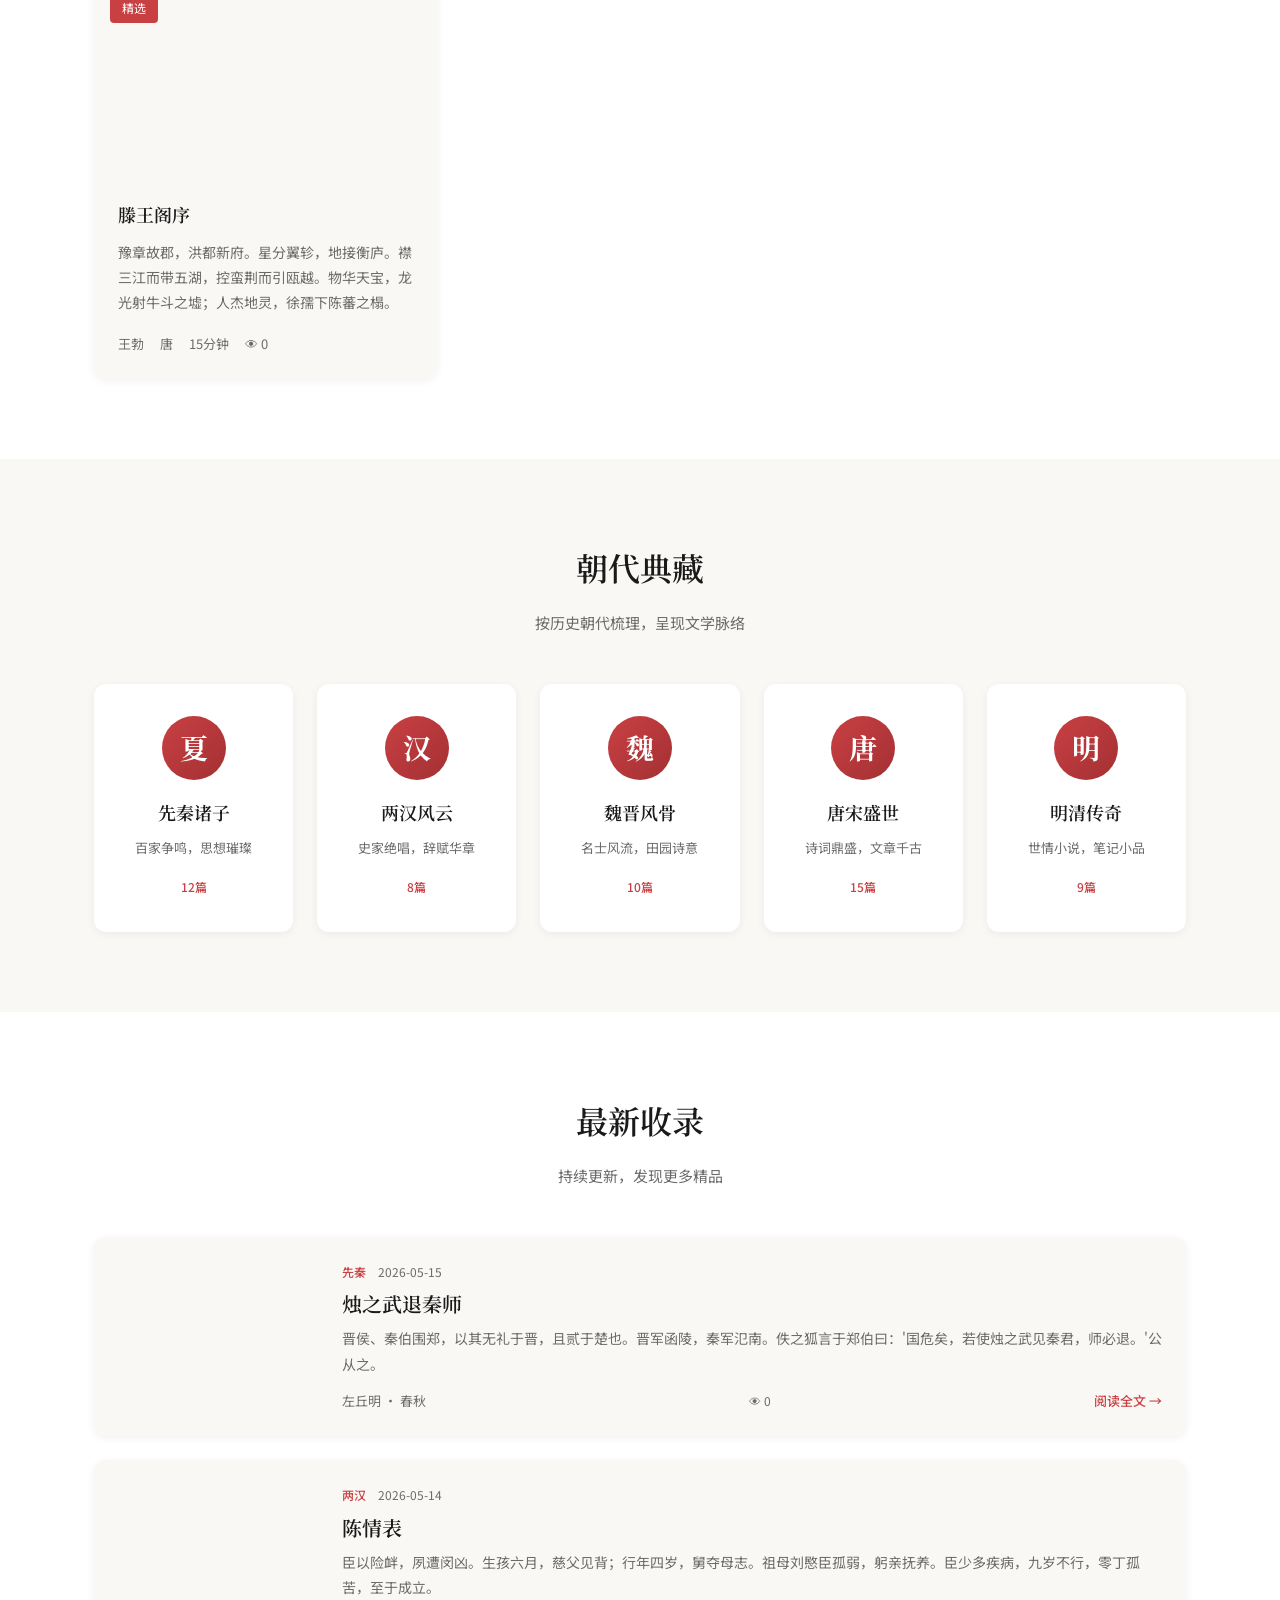
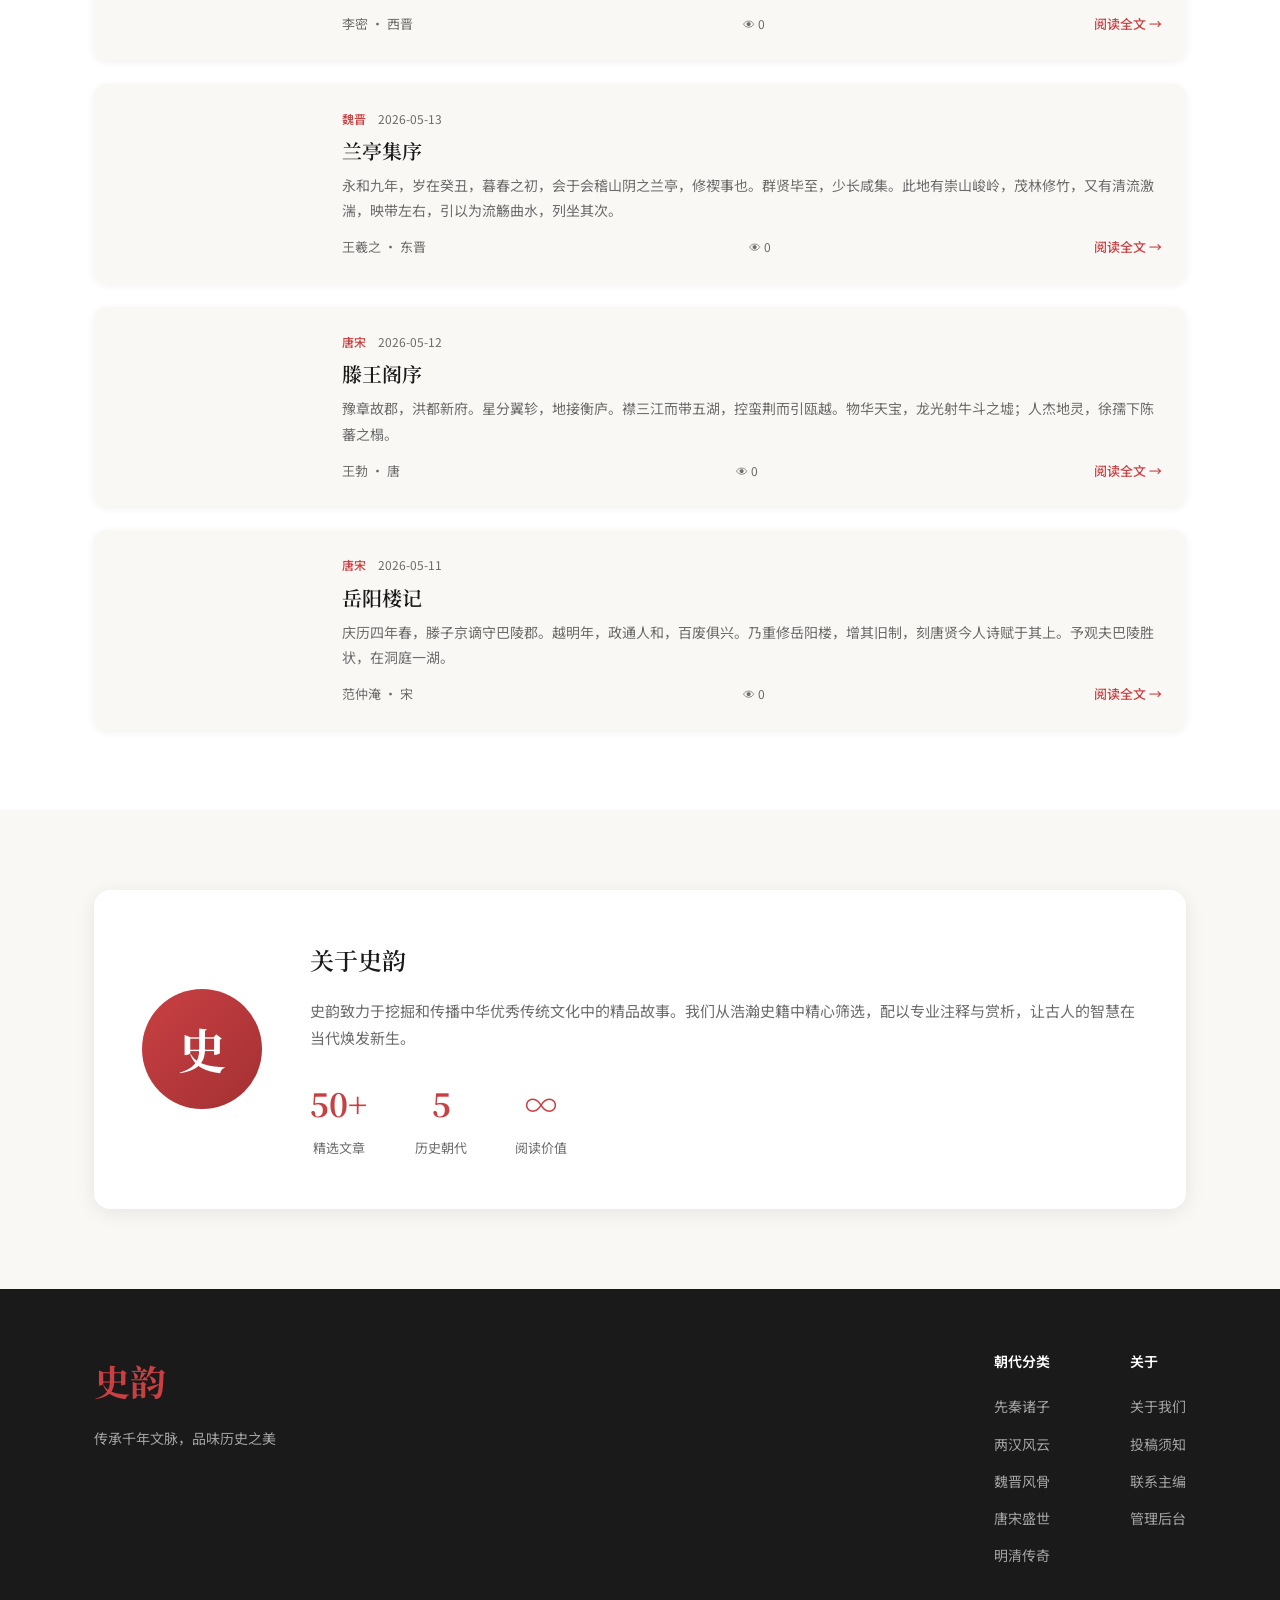
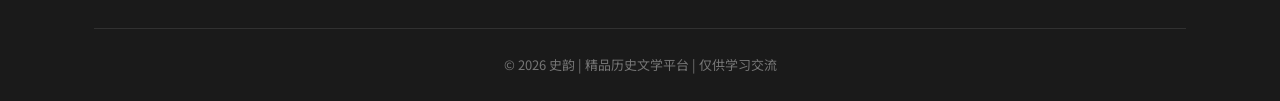
==== commit 7f6c1292: "feat: 打赏金额填入、广告位展示、页脚链接后台设置、全文 PV 浏览量 - 打赏模态框：点击预设金额按钮自动填入自定义金额输入框 - 前端广告位：首页/文章页/分类页同步展示后台配置的广告 - 页" ====
--- a/index.html
+++ b/index.html
@@ -105,6 +105,9 @@
         <div class="hero-bg"></div>
     </section>
 
+    <!-- 顶部广告位 -->
+    <div class="ad-slot" id="ad-slot-top"></div>
+
     <!-- 本周精选 -->
     <section class="section featured" id="featuredSection">
         <div class="container">
@@ -206,6 +209,9 @@
             <path d="M18 15l-6-6-6 6"/>
         </svg>
     </button>
+
+    <!-- 页脚广告位 -->
+    <div class="ad-slot ad-slot-footer" id="ad-slot-footer"></div>
 
     <!-- 页脚 -->
     <footer class="footer">
@@ -226,9 +232,11 @@
                     </div>
                     <div class="footer-col">
                         <h4>关于</h4>
-                        <a href="#about">关于我们</a>
-                        <a href="#">投稿须知</a>
-                        <a href="#">联系主编</a>
+                        <div id="footer-about-links">
+                            <a href="#about">关于我们</a>
+                            <a href="#">投稿须知</a>
+                            <a href="#">联系主编</a>
+                        </div>
                         <a href="admin.html" target="_blank">管理后台</a>
                     </div>
                 </div>
--- a/css/style.css
+++ b/css/style.css
@@ -777,11 +777,19 @@
     align-items: center;
     justify-content: space-between;
     margin-top: 12px;
+    gap: 8px;
 }
 
 .article-author {
     font-size: 13px;
     color: var(--color-gray);
+}
+
+.article-pv {
+    font-size: 12px;
+    color: var(--color-gray);
+    flex: 1;
+    text-align: center;
 }
 
 .article-read {
@@ -1836,3 +1844,81 @@
         background: #0d0d0d;
     }
 }
+
+/* ==================== 广告位样式 ==================== */
+.ad-slot {
+    max-width: 1200px;
+    margin: 0 auto;
+    padding: 0 24px;
+    text-align: center;
+    overflow: hidden;
+}
+
+.ad-slot img.ad-media,
+.ad-slot video.ad-media {
+    max-width: 100%;
+    height: auto;
+    border-radius: 8px;
+    display: block;
+    margin: 0 auto;
+}
+
+.ad-slot .ad-link {
+    display: inline-block;
+}
+
+.ad-slot .ad-placeholder {
+    background: var(--color-bg);
+    border: 2px dashed var(--color-border);
+    border-radius: 8px;
+    padding: 40px;
+    color: var(--color-gray);
+    font-size: 14px;
+}
+
+/* 顶部广告位 */
+#ad-slot-top {
+    padding-top: 16px;
+    padding-bottom: 8px;
+}
+
+/* 页脚广告位 */
+.ad-slot-footer {
+    padding-top: 24px;
+    padding-bottom: 16px;
+}
+
+/* 文章页侧边栏 */
+.article-sidebar {
+    display: none;
+}
+
+@media (min-width: 1024px) {
+    .article-sidebar {
+        display: block;
+        position: fixed;
+        right: 24px;
+        top: 120px;
+        width: 280px;
+        z-index: 10;
+    }
+
+    .article-sidebar .ad-slot {
+        padding: 0;
+        margin: 0;
+        width: 100%;
+    }
+
+    .article-sidebar img.ad-media,
+    .article-sidebar video.ad-media {
+        width: 100%;
+        border-radius: 8px;
+        box-shadow: 0 2px 12px rgba(0,0,0,0.08);
+    }
+}
+
+@media (max-width: 1300px) {
+    .article-sidebar {
+        display: none;
+    }
+}
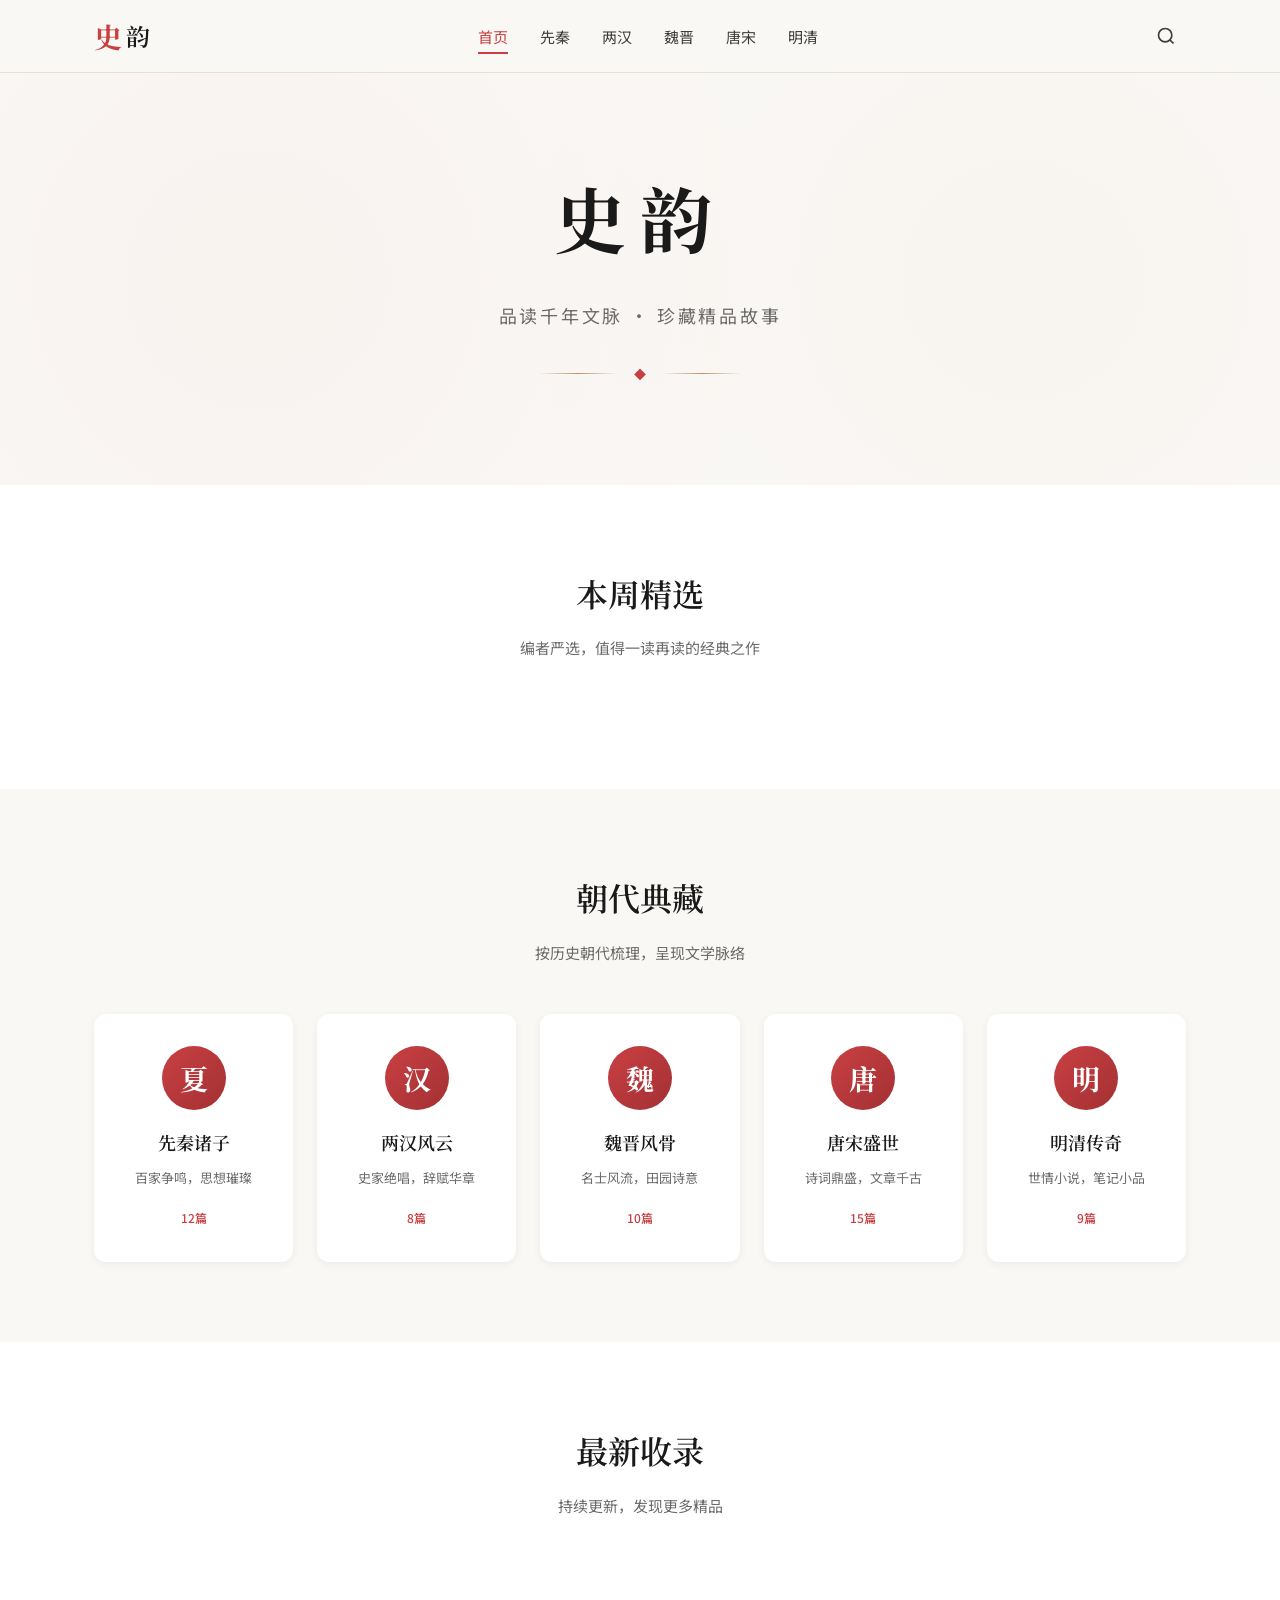
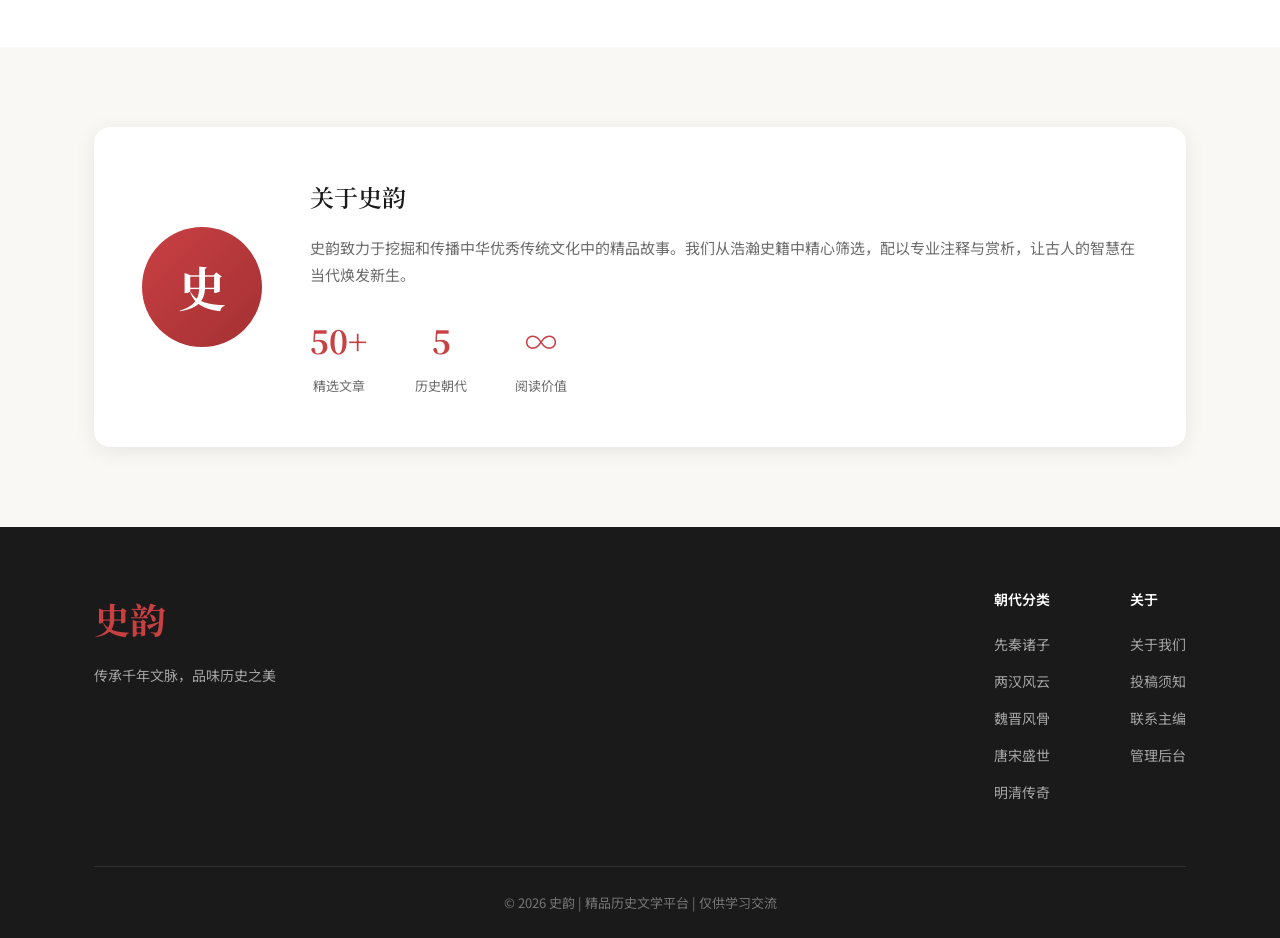
==== commit df930423: "SEO功能真实化：sitemap.xml、robots.txt、canonical、JSON-LD、OG/Twitter Card" ====
--- a/index.html
+++ b/index.html
@@ -12,8 +12,20 @@
     <meta property="og:title" content="史韵 | 精品历史文学">
     <meta property="og:description" content="品读千年文脉，珍藏精品故事">
     <meta property="og:type" content="website">
+    <meta property="og:url" content="https://shiyun.example.com/">
     <meta property="og:locale" content="zh_CN">
-    
+    <meta property="og:image" content="https://images.unsplash.com/photo-1507003211169-0a1dd7228f2d?w=1200&q=80">
+    <meta property="og:site_name" content="史韵">
+
+    <!-- Twitter Card -->
+    <meta name="twitter:card" content="summary_large_image">
+    <meta name="twitter:title" content="史韵 | 精品历史文学">
+    <meta name="twitter:description" content="品读千年文脉，珍藏精品故事">
+    <meta name="twitter:image" content="https://images.unsplash.com/photo-1507003211169-0a1dd7228f2d?w=1200&q=80">
+
+    <!-- Canonical URL -->
+    <link rel="canonical" href="https://shiyun.example.com/">
+
     <!-- 结构化数据 -->
     <script type="application/ld+json">
     {
--- a/css/style.css
+++ b/css/style.css
@@ -1922,3 +1922,252 @@
         display: none;
     }
 }
+
+/* ==================== 文章翻页导航 ==================== */
+
+.article-nav {
+    display: flex;
+    justify-content: space-between;
+    align-items: stretch;
+    gap: 20px;
+    margin: 48px 0;
+    padding: 0 24px;
+}
+
+.article-nav-prev,
+.article-nav-next {
+    flex: 1;
+    display: flex;
+    flex-direction: column;
+    gap: 6px;
+    padding: 20px 24px;
+    border: 1px solid var(--color-border);
+    border-radius: 12px;
+    background: #fff;
+    transition: var(--transition);
+    cursor: pointer;
+}
+
+.article-nav-prev:hover,
+.article-nav-next:hover {
+    border-color: var(--color-gold);
+    box-shadow: var(--shadow-md);
+    transform: translateY(-2px);
+}
+
+.article-nav-next {
+    text-align: right;
+    align-items: flex-end;
+}
+
+.article-nav-label {
+    font-size: 12px;
+    color: var(--color-gray);
+    letter-spacing: 1px;
+}
+
+.article-nav-title {
+    font-size: 15px;
+    font-weight: 600;
+    color: var(--color-ink);
+    line-height: 1.5;
+    display: -webkit-box;
+    -webkit-line-clamp: 1;
+    -webkit-box-orient: vertical;
+    overflow: hidden;
+}
+
+.article-nav-placeholder {
+    flex: 1;
+}
+
+@media (max-width: 768px) {
+    .article-nav {
+        flex-direction: column;
+        gap: 12px;
+        padding: 0 16px;
+    }
+    .article-nav-next {
+        text-align: left;
+        align-items: flex-start;
+    }
+}
+
+/* ==================== 侧边分享按钮 ==================== */
+
+.share-sidebar {
+    position: fixed;
+    left: 24px;
+    top: 50%;
+    transform: translateY(-50%);
+    display: flex;
+    flex-direction: column;
+    gap: 8px;
+    z-index: 100;
+}
+
+.share-btn {
+    width: 44px;
+    height: 44px;
+    border-radius: 50%;
+    border: 1px solid var(--color-border);
+    background: #fff;
+    color: var(--color-gray);
+    display: flex;
+    align-items: center;
+    justify-content: center;
+    cursor: pointer;
+    transition: var(--transition);
+    box-shadow: var(--shadow-sm);
+}
+
+.share-btn svg {
+    width: 18px;
+    height: 18px;
+}
+
+.share-btn:hover {
+    transform: scale(1.1);
+    box-shadow: var(--shadow-md);
+}
+
+.share-btn[onclick*="wechat"]:hover {
+    background: #07c160;
+    color: #fff;
+    border-color: #07c160;
+}
+
+.share-btn[onclick*="weibo"]:hover {
+    background: #e6162d;
+    color: #fff;
+    border-color: #e6162d;
+}
+
+.share-btn[onclick*="qq"]:hover {
+    background: #12b7f5;
+    color: #fff;
+    border-color: #12b7f5;
+}
+
+.share-btn[onclick*="twitter"]:hover {
+    background: #000;
+    color: #fff;
+    border-color: #000;
+}
+
+.share-btn[onclick*="facebook"]:hover {
+    background: #1877f2;
+    color: #fff;
+    border-color: #1877f2;
+}
+
+.share-btn[onclick*="linkedin"]:hover {
+    background: #0a66c2;
+    color: #fff;
+    border-color: #0a66c2;
+}
+
+.share-btn[onclick*="telegram"]:hover {
+    background: #0088cc;
+    color: #fff;
+    border-color: #0088cc;
+}
+
+.share-btn.share-more:hover {
+    background: var(--color-gold);
+    color: #fff;
+    border-color: var(--color-gold);
+}
+
+@media (max-width: 1024px) {
+    .share-sidebar {
+        left: auto;
+        right: 16px;
+        bottom: 80px;
+        top: auto;
+        transform: none;
+        flex-direction: row;
+    }
+}
+
+@media (max-width: 768px) {
+    .share-sidebar {
+        display: none;
+    }
+}
+
+/* ==================== 微信分享弹窗 ==================== */
+
+.wechat-share-modal {
+    position: fixed;
+    inset: 0;
+    background: rgba(0,0,0,0.5);
+    display: flex;
+    align-items: center;
+    justify-content: center;
+    z-index: 1000;
+    animation: fadeIn 0.2s ease;
+}
+
+.wechat-share-content {
+    background: #fff;
+    border-radius: 16px;
+    width: 320px;
+    max-width: 90vw;
+    box-shadow: var(--shadow-lg);
+    animation: slideUp 0.3s ease;
+}
+
+.wechat-share-header {
+    display: flex;
+    align-items: center;
+    justify-content: space-between;
+    padding: 20px 24px 0;
+}
+
+.wechat-share-header h3 {
+    font-size: 18px;
+    font-weight: 600;
+    color: var(--color-ink);
+}
+
+.wechat-share-close {
+    background: none;
+    border: none;
+    font-size: 24px;
+    color: var(--color-gray);
+    cursor: pointer;
+    line-height: 1;
+}
+
+.wechat-share-close:hover {
+    color: var(--color-ink);
+}
+
+.wechat-share-body {
+    padding: 20px 24px 28px;
+    text-align: center;
+}
+
+.wechat-share-body p {
+    color: var(--color-gray);
+    font-size: 14px;
+    margin-bottom: 16px;
+}
+
+.wechat-qrcode img {
+    width: 180px;
+    height: 180px;
+    border-radius: 8px;
+    border: 1px solid var(--color-border);
+}
+
+@keyframes fadeIn {
+    from { opacity: 0; }
+    to { opacity: 1; }
+}
+
+@keyframes slideUp {
+    from { opacity: 0; transform: translateY(20px); }
+    to { opacity: 1; transform: translateY(0); }
+}
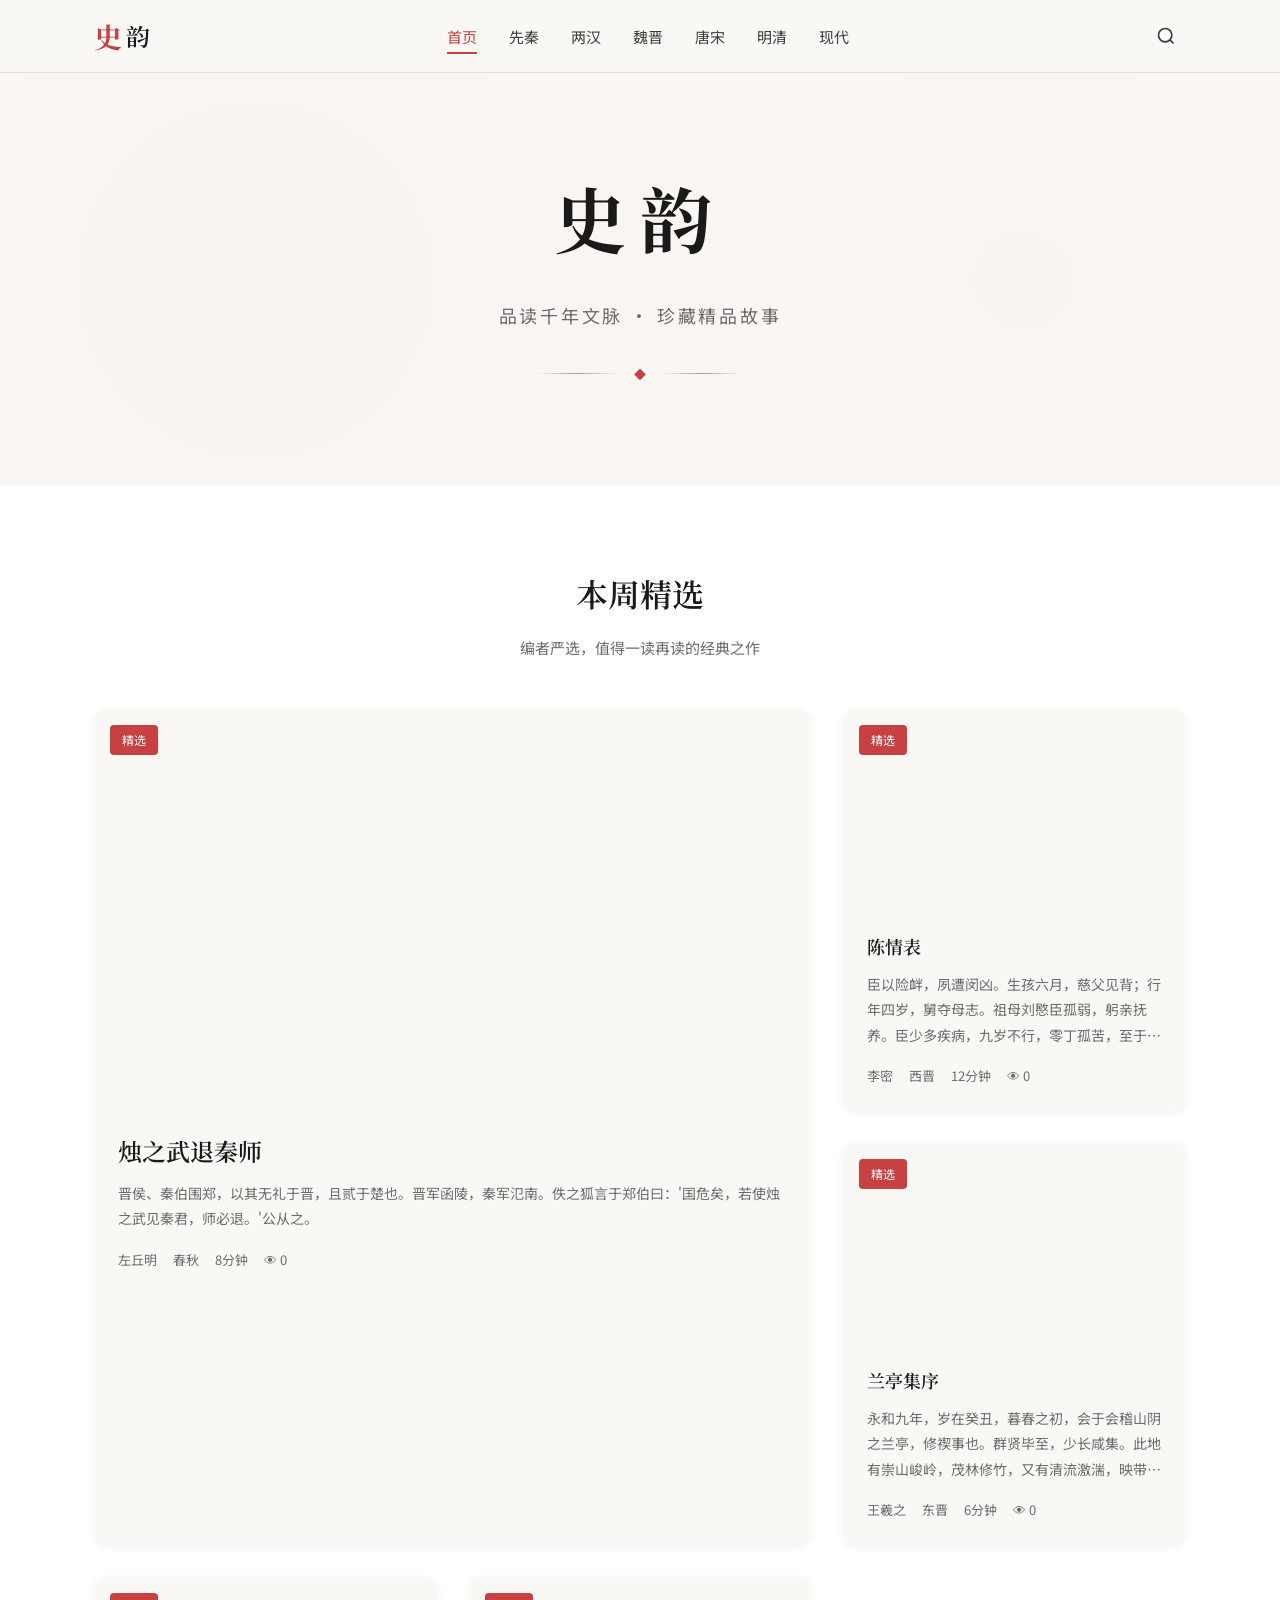
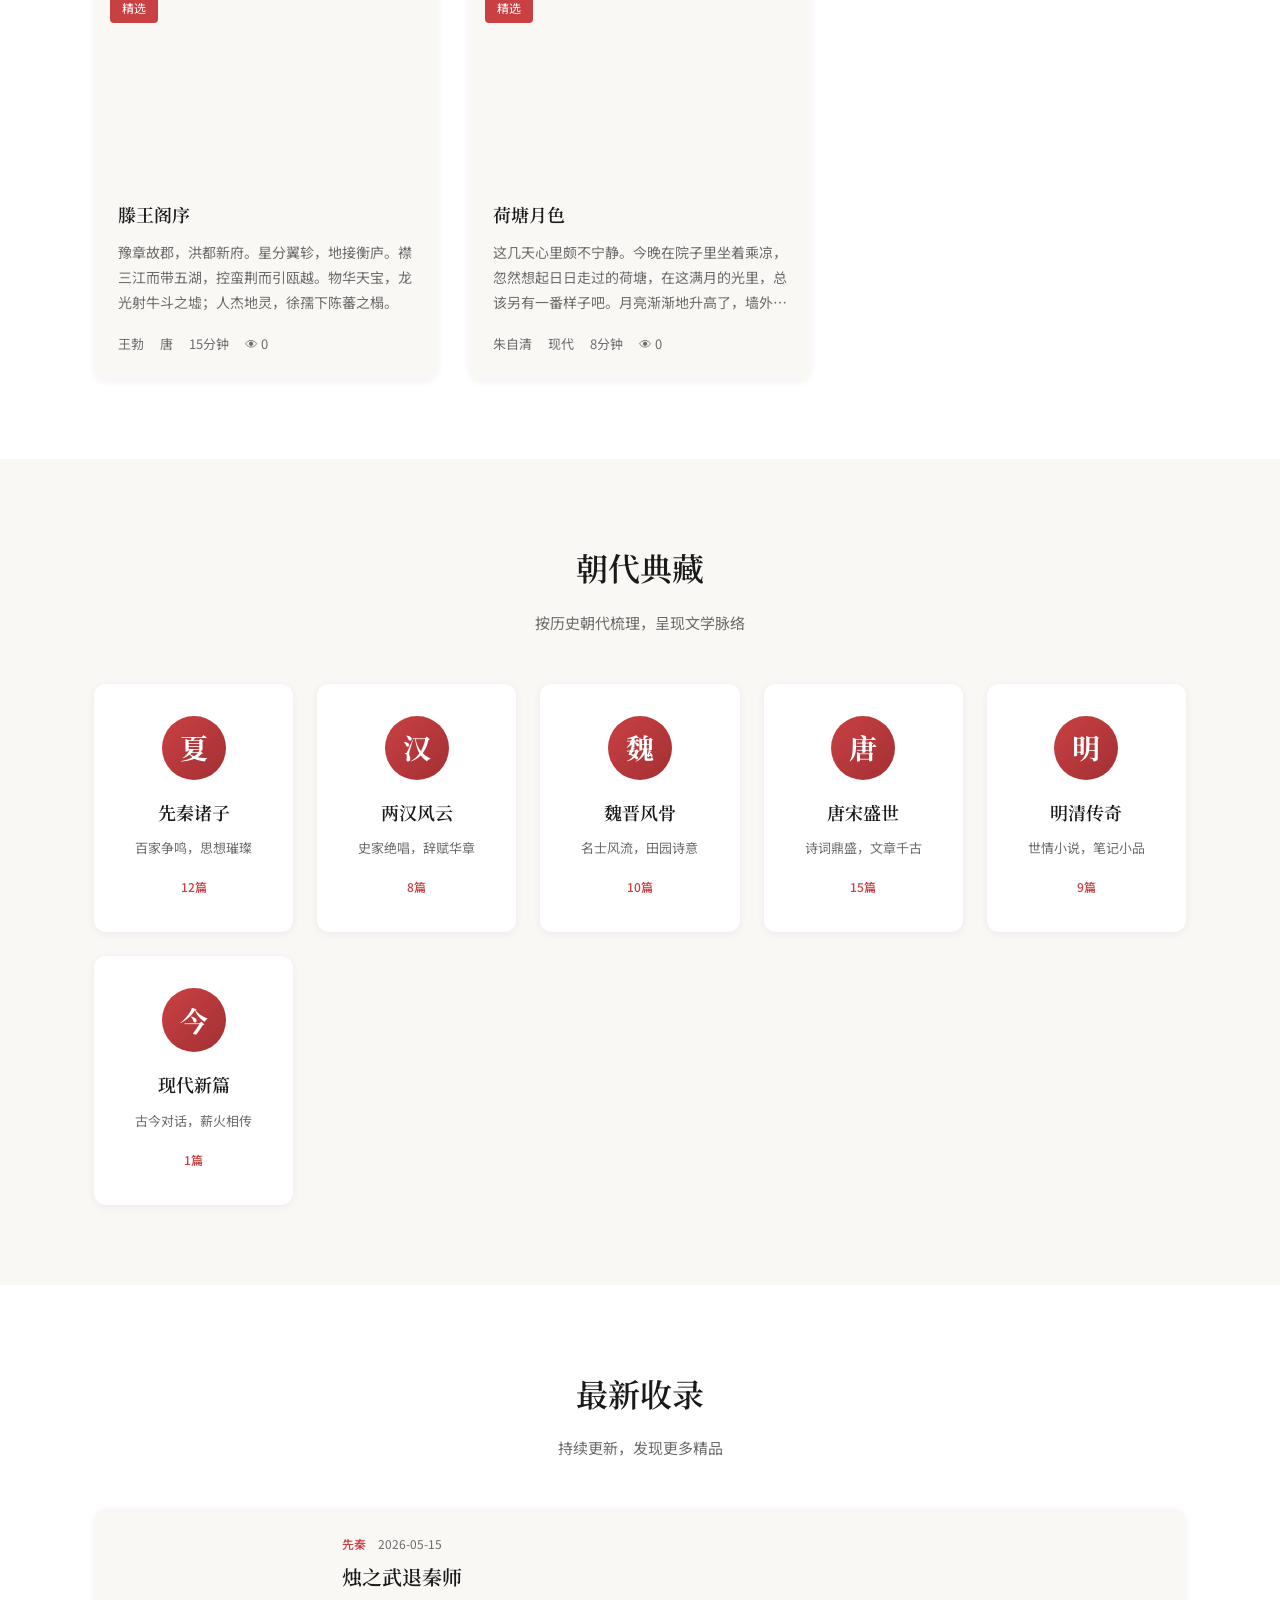
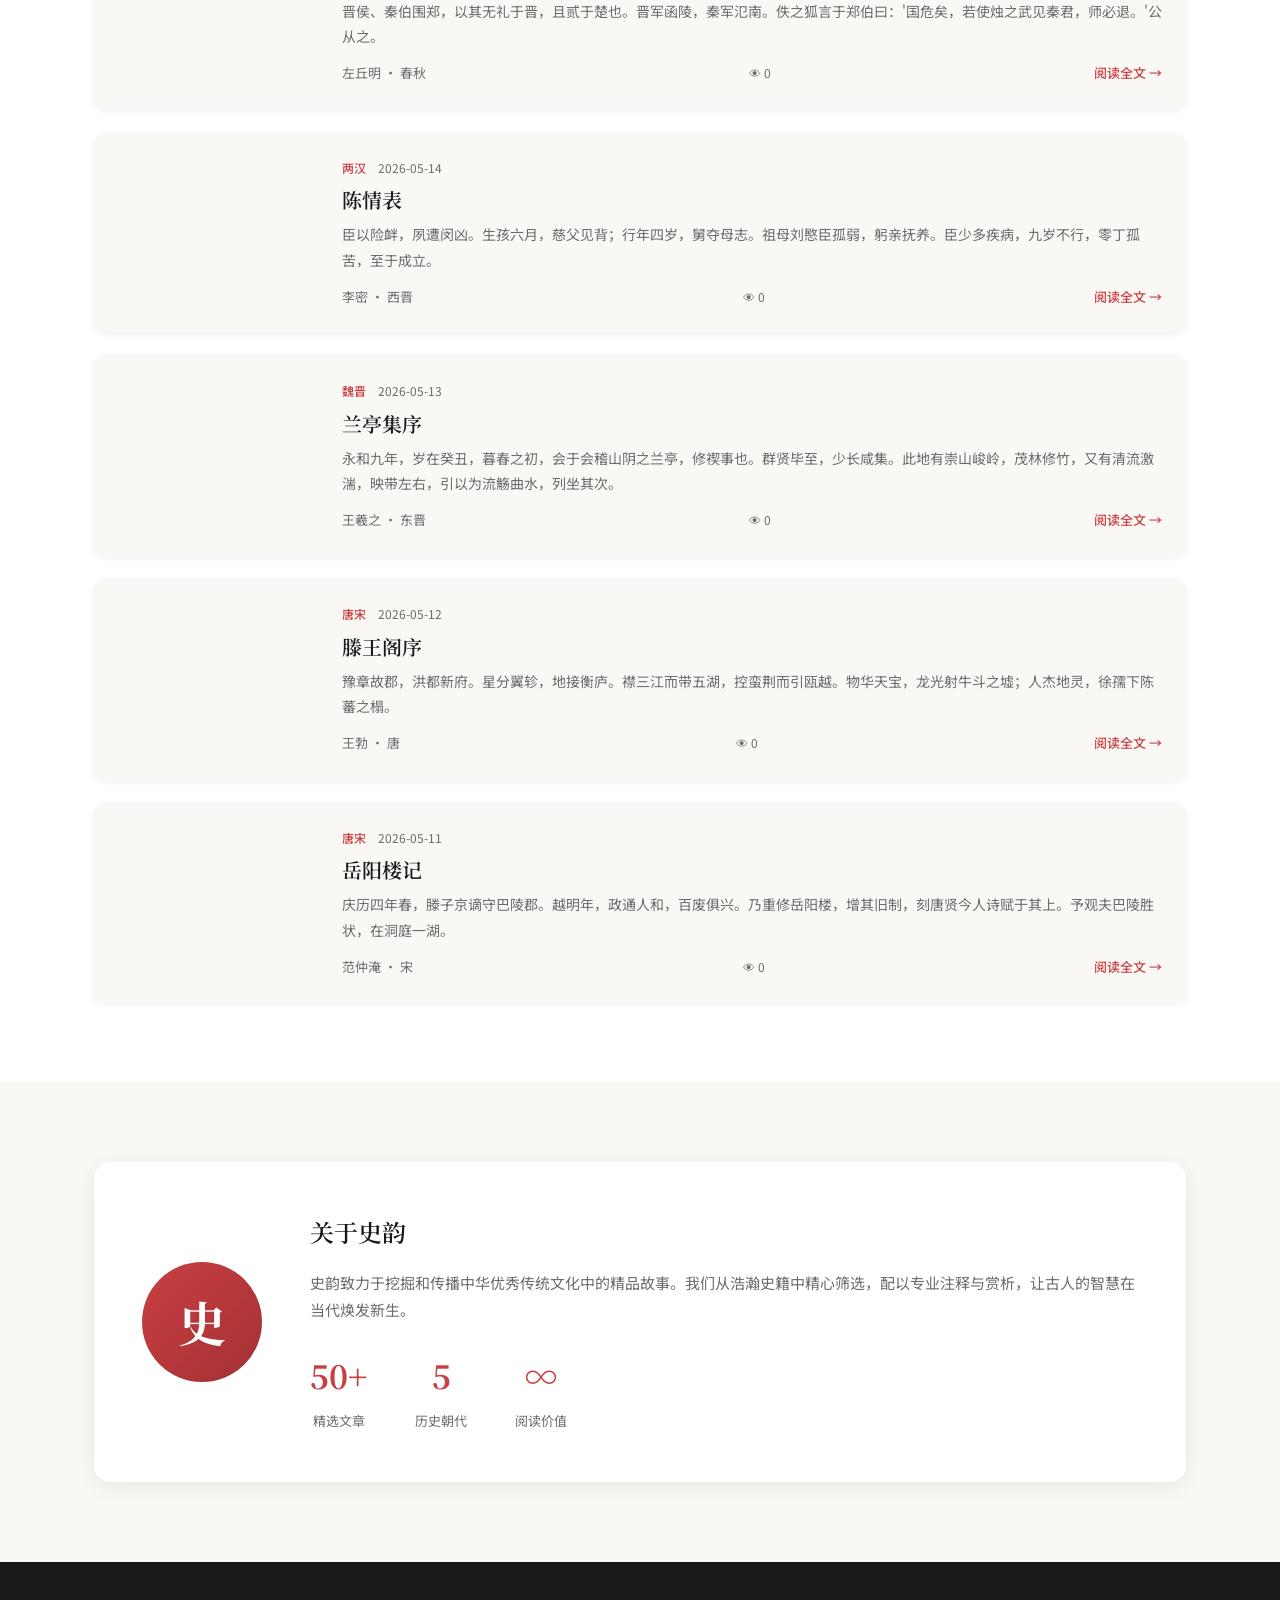
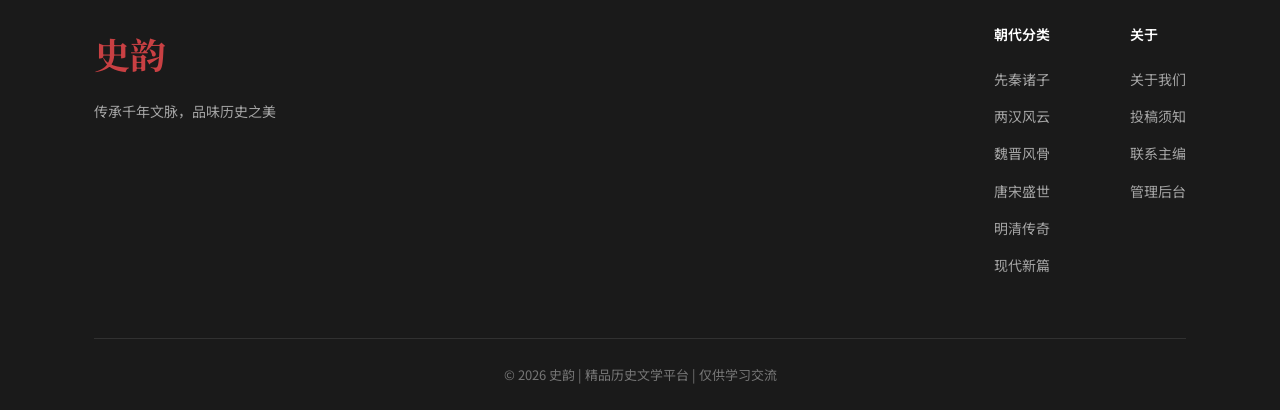
==== commit 64f23fa0: "feat: 增加「现代」栏目 — 导航、分类卡片、文章内容、后台管理、SEO同步" ====
--- a/index.html
+++ b/index.html
@@ -67,6 +67,7 @@
                 <a href="category.html?id=魏晋" class="nav-link">魏晋</a>
                 <a href="category.html?id=唐宋" class="nav-link">唐宋</a>
                 <a href="category.html?id=明清" class="nav-link">明清</a>
+                <a href="category.html?id=现代" class="nav-link">现代</a>
             </nav>
             <div class="header-actions">
                 <button class="search-btn" onclick="toggleSearch()" aria-label="搜索">
@@ -90,6 +91,7 @@
             <a href="category.html?id=魏晋">魏晋</a>
             <a href="category.html?id=唐宋">唐宋</a>
             <a href="category.html?id=明清">明清</a>
+            <a href="category.html?id=现代">现代</a>
         </nav>
     </header>
 
@@ -170,6 +172,12 @@
                     <h3>明清传奇</h3>
                     <p>世情小说，笔记小品</p>
                     <span class="category-count">9篇</span>
+                </a>
+                <a href="category.html?id=现代" class="category-card fade-in delay-6">
+                    <div class="category-icon">今</div>
+                    <h3>现代新篇</h3>
+                    <p>古今对话，薪火相传</p>
+                    <span class="category-count">1篇</span>
                 </a>
             </div>
         </div>
@@ -241,6 +249,7 @@
                         <a href="category.html?id=魏晋">魏晋风骨</a>
                         <a href="category.html?id=唐宋">唐宋盛世</a>
                         <a href="category.html?id=明清">明清传奇</a>
+                        <a href="category.html?id=现代">现代新篇</a>
                     </div>
                     <div class="footer-col">
                         <h4>关于</h4>
